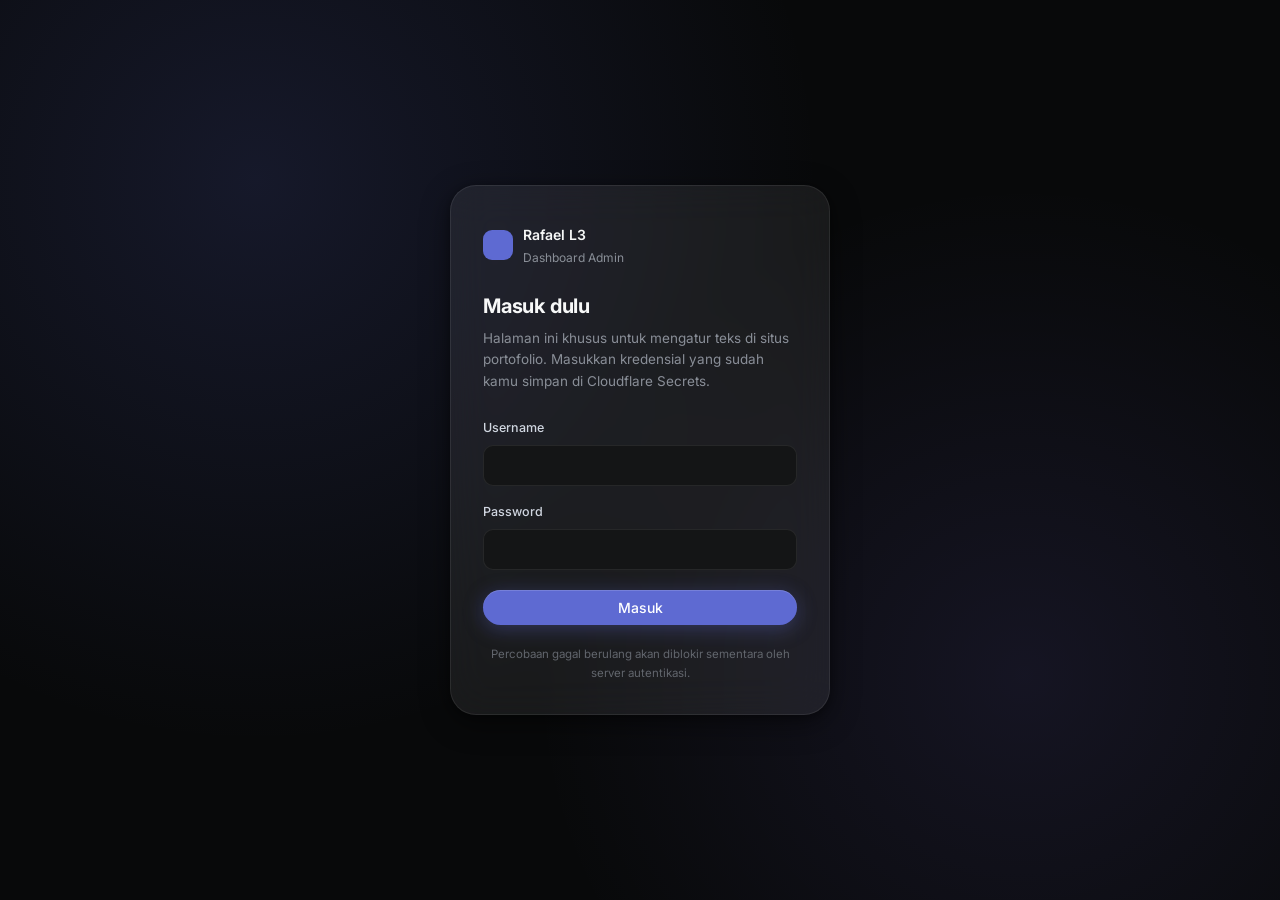
==== admin/index.html @ 91397c4e "Add files via upload" ====
<!DOCTYPE html>
<html lang="id">
<head>
<meta charset="utf-8"/>
<meta content="width=device-width, initial-scale=1.0" name="viewport"/>
<title>Dashboard Admin — Rafael L3</title>
<meta content="#08090a" name="theme-color"/>
<!-- Halaman ini sengaja tidak diindeks mesin pencari maupun ditampilkan
     di preview link (bukan halaman publik untuk pengunjung biasa). -->
<meta content="noindex, nofollow, noarchive" name="robots"/>
<link href="data:image/svg+xml,&lt;svg xmlns=%22http://www.w3.org/2000/svg%22 viewBox=%220 0 100 100%22&gt;&lt;rect width=%22100%22 height=%22100%22 rx=%2224%22 fill=%22%2308090a%22/&gt;&lt;circle cx=%2250%22 cy=%2250%22 r=%2226%22 fill=%22%235e6ad2%22/&gt;&lt;/svg&gt;" rel="icon"/>
<link href="https://fonts.googleapis.com" rel="preconnect"/>
<link crossorigin="" href="https://fonts.gstatic.com" rel="preconnect"/>
<link href="https://fonts.googleapis.com/css2?family=Inter:wght@300;400;500;600;700;800&family=JetBrains+Mono:wght@400;500;600&display=swap" rel="stylesheet"/>
<!-- Design tokens (warna, radius, shadow, "liquid glass") dipakai ulang
     langsung dari situs utama supaya dashboard konsisten secara visual. -->
<link href="../assets/css/style.css" rel="stylesheet"/>
<link href="assets/admin.css" rel="stylesheet"/>
</head>
<body>
<div class="admin-shell">

  <!-- ============================================================
       LOGIN SCREEN
       ============================================================ -->
  <div class="login-screen" id="loginScreen">
    <div class="login-card">
      <div class="login-brand">
        <div class="login-brand-mark"></div>
        <div>
          <span class="login-brand-text">Rafael L3</span>
          <span class="login-brand-sub">Dashboard Admin</span>
        </div>
      </div>

      <h1 class="login-title">Masuk dulu</h1>
      <p class="login-desc">
        Halaman ini khusus untuk mengatur teks di situs portofolio.
        Masukkan kredensial yang sudah kamu simpan di Cloudflare Secrets.
      </p>

      <form autocomplete="off" id="loginForm" novalidate>
        <div class="login-field">
          <label class="login-label" for="loginUsername">Username</label>
          <input autocomplete="username" class="login-input" id="loginUsername" name="username" required type="text" />
        </div>
        <div class="login-field">
          <label class="login-label" for="loginPassword">Password</label>
          <input autocomplete="current-password" class="login-input" id="loginPassword" name="password" required type="password" />
        </div>

        <div class="login-error" id="loginError"></div>

        <button class="btn btn-accent login-submit" id="loginSubmit" type="submit">Masuk</button>
      </form>

      <p class="login-footnote">
        Percobaan gagal berulang akan diblokir sementara oleh server autentikasi.
      </p>
    </div>
  </div>

  <!-- ============================================================
       DASHBOARD SCREEN (tampil setelah login berhasil)
       ============================================================ -->
  <div hidden id="dashboardScreen">

    <header class="dashboard-topbar">
      <div class="dashboard-topbar-left">
        <a class="dashboard-topbar-back" href="../index.html">
          <svg fill="none" height="14" stroke="currentColor" stroke-width="2" viewBox="0 0 24 24" width="14"><path d="M19 12H5M12 19l-7-7 7-7"></path></svg>
          Situs
        </a>
        <span class="dashboard-topbar-title">Dashboard Admin</span>
        <span class="unsaved-dot" title="Ada perubahan yang belum diunduh"></span>
      </div>
      <div class="dashboard-topbar-right">
        <span class="dashboard-user">Masuk sebagai <strong id="loggedInAs"></strong></span>
        <button class="btn btn-outline" id="logoutBtn" type="button">Keluar</button>
      </div>
    </header>

    <div class="dashboard-body">

      <!-- Sidebar nav antar-section -->
      <nav class="dashboard-nav" id="formNav"></nav>

      <!-- Kolom form (di-generate otomatis dari content.js oleh admin.js) -->
      <main class="dashboard-main">
        <div class="dashboard-intro">
          <h1>Atur teks situs</h1>
          <p>
            Field di bawah mencerminkan persis struktur <code>assets/js/content.js</code>,
            dikelompokkan per section. Ubah field apa saja, cek hasilnya di
            panel pratinjau di kanan, lalu unduh <code>content.js</code> yang
            baru saat sudah pas.
          </p>
        </div>
        <div id="formSections"><!-- diisi oleh admin.js --></div>
      </main>

      <!-- Panel pratinjau ringan -->
      <aside class="dashboard-preview">
        <p class="preview-heading">Pratinjau Cepat</p>

        <div class="preview-card">
          <p class="preview-tab-label">Tab browser & SEO</p>
          <span id="previewPageTitle"></span>
          <span id="previewHeroHeading"></span>
          <span id="previewHeroSub"></span>
          <span id="previewHeroLocation"></span>
        </div>

        <div class="preview-card">
          <p class="preview-tab-label">Genre berjalan</p>
          <div class="preview-chips" id="previewGenreList"></div>
        </div>

        <div class="preview-card">
          <p class="preview-tab-label">Katalog karya</p>
          <div id="previewReleases"></div>
        </div>

        <div class="preview-card">
          <p class="preview-tab-label">Kontak & footer</p>
          <span id="previewEmail"></span>
          <span id="previewFooterTagline"></span>
        </div>
      </aside>

    </div>

    <!-- Bar unduh, selalu terlihat di bawah -->
    <div class="download-bar">
      <div>
        <p class="download-bar-hint">
          Mengunduh tidak langsung mengubah situs live — upload file yang
          terunduh ke <code>assets/js/content.js</code> di repo GitHub kamu,
          lalu commit &amp; push.
        </p>
        <p class="download-status" id="downloadStatus"></p>
      </div>
      <button class="btn btn-primary" id="downloadBtn" type="button">Unduh content.js</button>
    </div>

  </div>

</div>

<!-- CONTENT harus di-load sebelum admin.js, karena admin.js membaca
     window.CONTENT sebagai baseline data yang diedit di form. -->
<script src="../assets/js/content.js"></script>
<script src="assets/admin.js"></script>
</body>
</html>
---- assets/css/style.css ----
/* ==========================================================================
   Rafael L3 — Artist Portfolio
   Desain terinspirasi dari sistem desain Linear.app
   ========================================================================== */

@import url('https://fonts.googleapis.com/css2?family=Inter:wght@400;500;600;700;800&family=JetBrains+Mono:wght@400;500&display=swap');

:root {
  /* ---- Warna dasar (mengikuti token warna Linear) ---- */
  --color-bg: #08090a;
  --color-bg-secondary: #0f1011;
  --color-bg-tertiary: #141516;
  --color-surface: #16171a;
  --color-surface-hover: #1c1d20;
  --color-border: rgba(255, 255, 255, 0.08);
  --color-border-strong: rgba(255, 255, 255, 0.14);

  --color-text-primary: #f7f8f8;
  --color-text-secondary: #d0d6e0;
  --color-text-muted: #8a8f98;
  --color-text-faint: #62666d;

  --color-accent: #5e6ad2;
  --color-accent-hover: #6e7ae0;
  --color-accent-soft: rgba(94, 106, 210, 0.14);

  --color-white: #ffffff;

  /* ---- Gradasi khas signature (genre spectrum) ---- */
  --grad-warm: #f7bf8b;
  --grad-pink: #ff5ad0;
  --grad-cyan: #4ee1ff;
  --grad-violet: #8b7bff;

  /* ---- Tipografi ---- */
  --font-sans: 'Inter', -apple-system, BlinkMacSystemFont, 'Segoe UI', system-ui, sans-serif;
  --font-mono: 'JetBrains Mono', ui-monospace, 'SF Mono', Menlo, monospace;

  /* ---- Radius & shadow ---- */
  --radius-sm: 6px;
  --radius-md: 10px;
  --radius-lg: 18px;
  --radius-xl: 26px;
  --radius-full: 999px;

  --shadow-card: 0 1px 1px rgba(0,0,0,0.3), 0 4px 12px rgba(0,0,0,0.35);
  --shadow-elevated: 0 8px 30px rgba(0,0,0,0.45), 0 2px 8px rgba(0,0,0,0.3);
  --shadow-glow: 0 0 0 1px rgba(255,255,255,0.06), 0 20px 60px rgba(255,255,255,0.06);

  --ease-out-quart: cubic-bezier(0.25, 1, 0.5, 1);
  --ease-out-expo: cubic-bezier(0.16, 1, 0.3, 1);

  --container-w: 1024px;

  /* ==========================================================================
     Liquid Glass — token material ala macOS Tahoe / iOS 26
     Prinsip: permukaan transparan berlapis blur, edge-highlight terang di sisi
     atas (simulasi cahaya jatuh dari atas ke kaca cembung), specular highlight
     lembut di pojok, dan sedikit tint indigo brand supaya tidak terasa seperti
     kloningan netral Apple — tetap terasa "Rafael L3".
     ========================================================================== */

  /* Tint dasar kaca — 3 tingkat kepekatan, dipakai selektif sesuai importance.
     Grayscale murni: chrome/struktur UI netral ala Linear, warna hidup
     disimpan khusus untuk elemen konten (avatar, logo, kategori genre). */
  --glass-tint-subtle: rgba(255, 255, 255, 0.045);
  --glass-tint: rgba(255, 255, 255, 0.07);
  --glass-tint-strong: rgba(255, 255, 255, 0.10);

  /* Tint netral untuk state "aktif" pada elemen chrome (mis. item sidebar
     terpilih) — abu-abu terang, bukan warna brand. Linear sendiri
     menandai state aktif dengan kontras terang, bukan tint hue. */
  --glass-tint-active: rgba(255, 255, 255, 0.14);
  --glass-tint-active-strong: rgba(255, 255, 255, 0.20);

  /* Border dua-sisi: terang di atas (cahaya), redup di bawah (bayangan internal) —
     ini yang membuat kaca terasa cembung, bukan panel flat bergaris solid */
  --glass-edge-top: rgba(255, 255, 255, 0.65);
  --glass-edge-top-soft: rgba(255, 255, 255, 0.32);
  --glass-edge-base: rgba(255, 255, 255, 0.08);
  --glass-edge-base-dim: rgba(0, 0, 0, 0.35);

  /* Blur backdrop — saturate rendah/netral (bukan >100%) supaya warna hidup
     konten (avatar, brand-mark, genre bar) yang tembus dari balik kaca
     tidak ikut "diperkuat" jadi neon; kaca tetap kalem, warnanya redup
     natural seperti aslinya. */
  --glass-blur: blur(20px) saturate(105%);
  --glass-blur-heavy: blur(32px) saturate(105%);
  --glass-blur-light: blur(12px) saturate(100%);

  /* Shadow kaca: shadow jatuh ke background + inset highlight tipis di tepi atas
     dalam (mensimulasikan ketebalan material, bukan cuma bayangan drop biasa) */
  --glass-shadow:
    0 1px 0 rgba(255,255,255,0.4) inset,
    0 -1px 0 rgba(0,0,0,0.3) inset,
    0 12px 40px rgba(0,0,0,0.4),
    0 2px 8px rgba(0,0,0,0.3);
  --glass-shadow-strong:
    0 1.5px 0 rgba(255,255,255,0.55) inset,
    0 -1px 0 rgba(0,0,0,0.35) inset,
    0 20px 60px rgba(0,0,0,0.5),
    0 4px 16px rgba(0,0,0,0.35),
    0 0 0 1px rgba(255,255,255,0.06);
  --glass-shadow-soft:
    0 1px 0 rgba(255,255,255,0.28) inset,
    0 6px 20px rgba(0,0,0,0.3);

  /* Fallback solid untuk browser tanpa dukungan backdrop-filter */
  --glass-fallback-bg: #16171c;
  --glass-fallback-bg-strong: #1a1b21;
}

/* ---- Reset dasar ---- */
* { margin: 0; padding: 0; box-sizing: border-box; }

html {
  scroll-behavior: smooth;
  -webkit-font-smoothing: antialiased;
  -moz-osx-font-smoothing: grayscale;
}

html, body { max-width: 100%; overflow-x: hidden; }

body {
  background: var(--color-bg);
  color: var(--color-text-secondary);
  font-family: var(--font-sans);
  font-size: 16px;
  line-height: 1.6;
  position: relative;
}

img, svg { display: block; max-width: 100%; }
a { color: inherit; text-decoration: none; }
button { font-family: inherit; cursor: pointer; border: none; background: none; color: inherit; }
ul { list-style: none; }

::selection {
  background: rgba(255,255,255,0.18);
  color: var(--color-white);
}

/* ---- Scrollbar tipis ala aplikasi desktop ---- */
::-webkit-scrollbar { width: 10px; height: 10px; }
::-webkit-scrollbar-track { background: transparent; }
::-webkit-scrollbar-thumb {
  background: rgba(255,255,255,0.12);
  border-radius: 10px;
  border: 2px solid var(--color-bg);
}
::-webkit-scrollbar-thumb:hover { background: rgba(255,255,255,0.2); }

/* ---- Focus state (aksesibilitas) ---- */
a:focus-visible, button:focus-visible, input:focus-visible {
  outline: 2px solid var(--color-accent);
  outline-offset: 2px;
  border-radius: 4px;
}

@media (prefers-reduced-motion: reduce) {
  *, *::before, *::after {
    animation-duration: 0.01ms !important;
    animation-iteration-count: 1 !important;
    transition-duration: 0.01ms !important;
    scroll-behavior: auto !important;
  }
}

/* ==========================================================================
   Latar belakang bertekstur (grid halus + noise + glow ambient)
   ========================================================================== */

.bg-layer {
  position: fixed;
  inset: 0;
  z-index: 0;
  pointer-events: none;
}

.bg-grid {
  position: absolute;
  inset: 0;
  background-image:
    linear-gradient(rgba(255,255,255,0.025) 1px, transparent 1px),
    linear-gradient(90deg, rgba(255,255,255,0.025) 1px, transparent 1px);
  background-size: 64px 64px;
  mask-image: radial-gradient(ellipse 80% 55% at 50% 0%, black 10%, transparent 70%);
  -webkit-mask-image: radial-gradient(ellipse 80% 55% at 50% 0%, black 10%, transparent 70%);
}

.bg-glow {
  position: absolute;
  top: -10%;
  left: 50%;
  width: 1200px;
  height: 800px;
  transform: translateX(-50%);
  background: radial-gradient(ellipse at center, rgba(255,255,255,0.06) 0%, rgba(255,255,255,0.02) 35%, transparent 70%);
  filter: blur(40px);
}

/* Kanvas rasi bintang — disisipkan lewat JS (bg-constellation.js) di antara
   .bg-grid dan .bg-glow, supaya glow ambient tetap jadi lapisan teratas yang
   menerangi dari atas seperti semula, sementara titik & rasi bintang jalan
   sebagai lapisan "langit" tepat di atas grid. */
.bg-constellation {
  position: absolute;
  inset: 0;
  display: block;
}

.bg-noise {
  position: absolute;
  inset: 0;
  opacity: 0.035;
  background-image: url("data:image/svg+xml,%3Csvg xmlns='http://www.w3.org/2000/svg' width='120' height='120'%3E%3Cfilter id='n'%3E%3CfeTurbulence type='fractalNoise' baseFrequency='0.9' numOctaves='3' stitchTiles='stitch'/%3E%3C/filter%3E%3Crect width='100%25' height='100%25' filter='url(%23n)'/%3E%3C/svg%3E");
  mix-blend-mode: overlay;
}

/* ==========================================================================
   Utility layout
   ========================================================================== */

.container {
  max-width: var(--container-w);
  margin: 0 auto;
  padding: 0 24px;
  position: relative;
  z-index: 1;
}

.section {
  position: relative;
  z-index: 1;
  padding-top: 120px;
  padding-bottom: 120px;
}

.section-divider {
  border: none;
  border-top: 1px solid var(--color-border);
  margin: 0;
}

/* ==========================================================================
   Liquid Glass — utilitas material reusable
   Tiga varian intensitas (soft / default / strong) dipakai selektif per
   elemen sesuai seberapa penting elemen itu secara visual. Fallback solid
   otomatis aktif kalau browser tidak mendukung backdrop-filter, supaya
   kontras teks tetap terjaga di semua kondisi.
   ========================================================================== */

.glass,
.glass-soft,
.glass-strong {
  position: relative;
  background: var(--glass-fallback-bg);
  border: 1px solid var(--glass-edge-base);
  isolation: isolate;
}

@supports ((backdrop-filter: blur(1px)) or (-webkit-backdrop-filter: blur(1px))) {
  .glass {
    background: linear-gradient(180deg, var(--glass-tint) 0%, var(--glass-tint-subtle) 100%);
    backdrop-filter: var(--glass-blur);
    -webkit-backdrop-filter: var(--glass-blur);
  }
  .glass-soft {
    background: linear-gradient(180deg, var(--glass-tint-subtle) 0%, rgba(255,255,255,0.02) 100%);
    backdrop-filter: var(--glass-blur-light);
    -webkit-backdrop-filter: var(--glass-blur-light);
  }
  .glass-strong {
    background: linear-gradient(180deg, var(--glass-tint-strong) 0%, var(--glass-tint) 100%);
    backdrop-filter: var(--glass-blur-heavy);
    -webkit-backdrop-filter: var(--glass-blur-heavy);
  }
}

/* Edge-highlight: garis terang tipis di sisi atas kaca (cahaya jatuh dari
   atas), memudar ke arah samping. Pseudo-element supaya tidak bentrok
   dengan border biasa yang sudah dipakai elemen lain. */
.glass::before,
.glass-soft::before,
.glass-strong::before {
  content: '';
  position: absolute;
  inset: 0;
  border-radius: inherit;
  padding: 1px;
  background: linear-gradient(180deg, var(--glass-edge-top) 0%, var(--glass-edge-top-soft) 8%, var(--glass-edge-base) 40%, var(--glass-edge-base-dim) 100%);
  -webkit-mask: linear-gradient(#000 0 0) content-box, linear-gradient(#000 0 0);
  -webkit-mask-composite: xor;
  mask-composite: exclude;
  pointer-events: none;
  z-index: 1;
}

/* Specular highlight: kilau lembut melengkung di pojok kiri-atas, seperti
   pantulan cahaya di permukaan kaca fisik. Dipakai hanya pada elemen showcase
   (glass-strong) supaya tidak berulang di semua card kecil. */
.glass-strong::after {
  content: '';
  position: absolute;
  top: -30%;
  left: -10%;
  width: 55%;
  height: 70%;
  background: radial-gradient(ellipse at top left, rgba(255,255,255,0.16), transparent 65%);
  border-radius: inherit;
  pointer-events: none;
  z-index: 1;
  mix-blend-mode: screen;
}

.glass > *, .glass-soft > *, .glass-strong > * { position: relative; z-index: 2; }

.eyebrow {
  display: inline-flex;
  align-items: center;
  gap: 8px;
  font-size: 13px;
  font-weight: 600;
  color: var(--color-text-muted);
  letter-spacing: 0.02em;
  margin-bottom: 16px;
}

.eyebrow-index {
  font-family: var(--font-mono);
  color: var(--color-accent);
  font-weight: 500;
}

.section-heading {
  font-size: clamp(28px, 3.6vw, 42px);
  font-weight: 700;
  letter-spacing: -0.02em;
  color: var(--color-white);
  line-height: 1.15;
  max-width: 640px;
}

.section-desc {
  font-size: 17px;
  color: var(--color-text-muted);
  max-width: 520px;
  margin-top: 16px;
  line-height: 1.65;
}

.text-gradient {
  background: linear-gradient(180deg, #ffffff 0%, #b9bfca 100%);
  -webkit-background-clip: text;
  background-clip: text;
  -webkit-text-fill-color: transparent;
}

/* ==========================================================================
   Reveal animasi saat scroll
   ========================================================================== */

.reveal {
  opacity: 0;
  transform: translateY(24px);
  transition: opacity 0.8s var(--ease-out-quart), transform 0.8s var(--ease-out-quart);
}
.reveal.is-visible {
  opacity: 1;
  transform: translateY(0);
}
.reveal-stagger > * {
  opacity: 0;
  transform: translateY(20px);
  transition: opacity 0.7s var(--ease-out-quart), transform 0.7s var(--ease-out-quart);
}
.reveal-stagger.is-visible > * { opacity: 1; transform: translateY(0); }
.reveal-stagger.is-visible > *:nth-child(1) { transition-delay: 0.05s; }
.reveal-stagger.is-visible > *:nth-child(2) { transition-delay: 0.14s; }
.reveal-stagger.is-visible > *:nth-child(3) { transition-delay: 0.23s; }
.reveal-stagger.is-visible > *:nth-child(4) { transition-delay: 0.32s; }
.reveal-stagger.is-visible > *:nth-child(5) { transition-delay: 0.41s; }
.reveal-stagger.is-visible > *:nth-child(6) { transition-delay: 0.5s; }

/* ==========================================================================
   Navbar
   ========================================================================== */

.navbar {
  position: fixed;
  top: 0;
  left: 0;
  right: 0;
  z-index: 100;
  padding: 14px 0 0;
}

.navbar-inner {
  display: flex;
  align-items: center;
  justify-content: space-between;
  gap: 24px;
  min-width: 0;
  border-radius: var(--radius-full);
  padding: 8px 10px 8px 20px;
  border: 1px solid transparent;
  transition: border-color 0.4s var(--ease-out-quart), box-shadow 0.4s var(--ease-out-quart);
}

/* [PERUBAHAN] Posisi navbar dikunci tetap saat scroll (padding-top TIDAK
   lagi ikut berubah/ditransisi). Sebelumnya .navbar punya padding-top 14px
   saat idle -> 10px saat .is-scrolled, sehingga kapsul & seluruh isinya
   (logo, menu, tombol) fisik bergeser naik-turun 4px setiap kali status
   scroll berganti — terlihat "lompat"/pindah tempat, apalagi breakpoint
   scroll-nya sensitif (12px) jadi mudah trigger bolak-balik. Sekarang
   materialisasi kapsul kaca murni dari fade in background/border/shadow
   (opacity), tanpa ada pergeseran posisi apa pun. */
.navbar.is-scrolled .navbar-inner {
  border-color: var(--glass-edge-base);
  box-shadow: var(--glass-shadow);
}

/* [PERUBAHAN] Fade-in kapsul kaca navbar saat scroll.
   Latar gradient + blur dipindah ke lapisan ::after tersendiri dengan
   opacity 0 -> 1, karena `background` (gradient) tidak bisa di-interpolasi
   mulus oleh browser saat transisi dari "tanpa gradient" ke "ada gradient"
   (nilainya cuma "loncat"/muncul instan walau sudah ada di transition-property).
   Opacity selalu bisa dianimasi mulus, jadi kapsul kaca kini benar-benar
   fade in alih-alih muncul mendadak saat discroll. */
.navbar-inner::after {
  content: '';
  position: absolute;
  inset: 0;
  z-index: -1;
  border-radius: inherit;
  background: var(--glass-fallback-bg);
  opacity: 0;
  transition: opacity 0.5s var(--ease-out-quart);
  pointer-events: none;
}

@supports ((backdrop-filter: blur(1px)) or (-webkit-backdrop-filter: blur(1px))) {
  .navbar-inner::after {
    background: linear-gradient(180deg, var(--glass-tint-strong) 0%, var(--glass-tint) 100%);
    backdrop-filter: var(--glass-blur-heavy);
    -webkit-backdrop-filter: var(--glass-blur-heavy);
  }
}

.navbar.is-scrolled .navbar-inner::after {
  opacity: 1;
}

.navbar-inner::before {
  content: '';
  position: absolute;
  inset: 0;
  border-radius: inherit;
  padding: 1px;
  background: linear-gradient(180deg, var(--glass-edge-top) 0%, var(--glass-edge-top-soft) 10%, transparent 50%);
  -webkit-mask: linear-gradient(#000 0 0) content-box, linear-gradient(#000 0 0);
  -webkit-mask-composite: xor;
  mask-composite: exclude;
  pointer-events: none;
  opacity: 0;
  transition: opacity 0.5s var(--ease-out-quart) 0.05s;
}

.navbar.is-scrolled .navbar-inner::before {
  opacity: 1;
}

/* [PERUBAHAN] Hormati preferensi pengguna yang mematikan animasi:
   kapsul kaca langsung tampil tanpa fade, tidak ada delay/transition. */
@media (prefers-reduced-motion: reduce) {
  .navbar-inner::after,
  .navbar.is-scrolled .navbar-inner::before {
    transition: none;
  }
}

.brand { min-width: 0; flex-shrink: 0; }

.brand {
  display: flex;
  align-items: center;
  gap: 10px;
  font-weight: 600;
  font-size: 15px;
  color: var(--color-white);
  letter-spacing: -0.01em;
}

.brand-mark {
  width: 26px;
  height: 26px;
  border-radius: 8px;
  background: conic-gradient(from 210deg, var(--grad-violet), var(--grad-pink), var(--grad-warm), var(--grad-cyan), var(--grad-violet));
  box-shadow: inset 0 0 0 1px rgba(255,255,255,0.15);
  flex-shrink: 0;
}

.nav-links {
  display: flex;
  align-items: center;
  gap: 4px;
}

.nav-links a {
  font-size: 14px;
  color: var(--color-text-muted);
  padding: 8px 14px;
  border-radius: var(--radius-full);
  transition: color 0.2s ease, background-color 0.2s ease;
}

.nav-links a:hover {
  color: var(--color-text-primary);
  background: var(--glass-tint);
}

.navbar-actions {
  display: flex;
  align-items: center;
  gap: 8px;
}

/* ---- Buttons ---- */

.btn {
  display: inline-flex;
  align-items: center;
  justify-content: center;
  gap: 8px;
  font-size: 14px;
  font-weight: 500;
  padding: 9px 18px;
  border-radius: var(--radius-full);
  transition: transform 0.15s var(--ease-out-quart), background-color 0.2s ease, box-shadow 0.2s ease, border-color 0.2s ease;
  white-space: nowrap;
}

.btn:active { transform: scale(0.97); }

.btn-primary {
  background: var(--color-white);
  color: #0a0a0b;
  box-shadow: 0 1px 0 rgba(255,255,255,0.1) inset, 0 4px 14px rgba(0,0,0,0.35);
}
.btn-primary:hover { background: #eceef0; }

.btn-accent {
  background: var(--color-accent);
  color: #fff;
  box-shadow: 0 1px 0 rgba(255,255,255,0.15) inset, 0 4px 20px rgba(94,106,210,0.35);
}
.btn-accent:hover { background: var(--color-accent-hover); }

.btn-ghost {
  color: var(--color-text-muted);
  padding: 9px 14px;
}
.btn-ghost:hover { color: var(--color-text-primary); }

.btn-outline {
  position: relative;
  border: 1px solid var(--glass-edge-base);
  color: var(--color-text-primary);
  background: var(--glass-tint-subtle);
  isolation: isolate;
}

@supports ((backdrop-filter: blur(1px)) or (-webkit-backdrop-filter: blur(1px))) {
  .btn-outline {
    backdrop-filter: var(--glass-blur-light);
    -webkit-backdrop-filter: var(--glass-blur-light);
  }
}

.btn-outline::before {
  content: '';
  position: absolute;
  inset: 0;
  border-radius: inherit;
  padding: 1px;
  background: linear-gradient(180deg, var(--glass-edge-top-soft) 0%, transparent 60%);
  -webkit-mask: linear-gradient(#000 0 0) content-box, linear-gradient(#000 0 0);
  -webkit-mask-composite: xor;
  mask-composite: exclude;
  pointer-events: none;
}

.btn-outline > * { position: relative; }

.btn-outline:hover { background: var(--glass-tint); border-color: rgba(255,255,255,0.22); }

.btn-lg { padding: 13px 26px; font-size: 15px; }

.nav-toggle {
  display: none;
  width: 36px;
  height: 36px;
  align-items: center;
  justify-content: center;
  color: var(--color-text-primary);
}

/* ==========================================================================
   Hero
   ========================================================================== */

.hero {
  position: relative;
  z-index: 1;
  padding-top: 168px;
  padding-bottom: 60px;
  text-align: center;
}

.hero-badge {
  position: relative;
  display: inline-flex;
  align-items: center;
  gap: 8px;
  padding: 6px 14px 6px 6px;
  border-radius: var(--radius-full);
  border: 1px solid var(--glass-edge-base);
  background: var(--glass-tint-subtle);
  font-size: 13px;
  color: var(--color-text-secondary);
  margin-bottom: 28px;
  isolation: isolate;
}

@supports ((backdrop-filter: blur(1px)) or (-webkit-backdrop-filter: blur(1px))) {
  .hero-badge {
    backdrop-filter: var(--glass-blur-light);
    -webkit-backdrop-filter: var(--glass-blur-light);
  }
}

.hero-badge::before {
  content: '';
  position: absolute;
  inset: 0;
  border-radius: inherit;
  padding: 1px;
  background: linear-gradient(180deg, var(--glass-edge-top-soft) 0%, transparent 65%);
  -webkit-mask: linear-gradient(#000 0 0) content-box, linear-gradient(#000 0 0);
  -webkit-mask-composite: xor;
  mask-composite: exclude;
  pointer-events: none;
}

.hero-badge > * { position: relative; }

.hero-badge .dot-live {
  /* --dot-color-rgb dipakai ulang oleh box-shadow & keyframe pulse-nya,
     supaya ganti warna cukup ganti satu variable ini saja. Default-nya
     hijau (74,222,128) biar tetap sama persis kalau fetch-status.js
     belum sempat jalan / gagal load. Lihat fetch-status.js untuk
     modifier .dot-live--merah / --kuning / --hijau yang override ini. */
  --dot-color-rgb: 74, 222, 128;
  width: 8px;
  height: 8px;
  border-radius: 50%;
  background: rgb(var(--dot-color-rgb));
  box-shadow: 0 0 0 3px rgba(var(--dot-color-rgb), 0.18);
  animation: pulse-dot 2s ease-in-out infinite;
  transition: background-color 0.4s ease;
}

.hero-badge .dot-live.dot-live--merah  { --dot-color-rgb: 248, 113, 113; }
.hero-badge .dot-live.dot-live--kuning { --dot-color-rgb: 250, 204, 21;  }
.hero-badge .dot-live.dot-live--hijau  { --dot-color-rgb: 74, 222, 128;  }

@keyframes pulse-dot {
  0%, 100% { box-shadow: 0 0 0 3px rgba(var(--dot-color-rgb), 0.18); }
  50% { box-shadow: 0 0 0 6px rgba(var(--dot-color-rgb), 0.08); }
}

.hero h1 {
  font-size: clamp(38px, 6.2vw, 74px);
  font-weight: 800;
  letter-spacing: -0.035em;
  line-height: 1.04;
  color: var(--color-white);
  max-width: 900px;
  margin: 0 auto;
}

.hero-sub {
  font-size: clamp(16px, 1.8vw, 19px);
  color: var(--color-text-muted);
  max-width: 560px;
  margin: 24px auto 0;
  line-height: 1.6;
}

.hero-meta {
  display: flex;
  flex-wrap: wrap;
  align-items: center;
  justify-content: center;
  gap: 10px;
  margin-top: 22px;
  font-size: 14px;
  color: var(--color-text-faint);
}

.hero-meta span { display: inline-flex; align-items: center; gap: 6px; }
.hero-meta .sep { color: var(--color-border-strong); }

.hero-actions {
  display: flex;
  align-items: center;
  justify-content: center;
  gap: 12px;
  margin-top: 36px;
  flex-wrap: wrap;
}

.hero-link-cta {
  display: inline-flex;
  align-items: center;
  gap: 6px;
  font-size: 14px;
  color: var(--color-text-muted);
  padding: 10px 4px;
  transition: color 0.2s ease, gap 0.2s ease;
}
.hero-link-cta:hover { color: var(--color-text-primary); gap: 10px; }
.hero-link-cta strong { color: var(--color-text-primary); font-weight: 600; }

/* ---- Panel pratinjau (mock UI ala aplikasi Linear) ---- */

.hero-panel-wrap {
  margin-top: 72px;
  position: relative;
}

.hero-panel-glow {
  position: absolute;
  bottom: -14%;
  left: 50%;
  transform: translateX(-50%);
  width: 100%;
  height: 70%;
  background:
    radial-gradient(ellipse 45% 60% at 30% 30%, rgba(255,255,255,0.08), transparent 70%),
    radial-gradient(ellipse 50% 65% at 75% 60%, rgba(255,255,255,0.06), transparent 70%),
    radial-gradient(ellipse at center, rgba(255,255,255,0.05), transparent 70%);
  filter: blur(60px);
  z-index: 0;
}

.hero-panel {
  position: relative;
  z-index: 1;
  max-width: 940px;
  margin: 0 auto;
  border-radius: var(--radius-xl);
  border: 1px solid var(--glass-edge-base);
  background: linear-gradient(180deg, #16171c 0%, #0e0f11 100%);
  box-shadow: var(--glass-shadow-strong), var(--shadow-glow);
  overflow: hidden;
  text-align: left;
  isolation: isolate;
}

@supports ((backdrop-filter: blur(1px)) or (-webkit-backdrop-filter: blur(1px))) {
  .hero-panel {
    background: linear-gradient(180deg, var(--glass-tint-strong) 0%, rgba(255,255,255,0.02) 55%, rgba(255,255,255,0.015) 100%);
    backdrop-filter: var(--glass-blur-heavy);
    -webkit-backdrop-filter: var(--glass-blur-heavy);
  }
}

/* Edge-highlight cembung: terang tajam di garis atas, memudar cepat ke
   sisi, nyaris hilang di bawah — ini yang membuat panel terasa seperti
   material kaca tebal alih-alih kartu datar bergaris. */
.hero-panel::before {
  content: '';
  position: absolute;
  inset: 0;
  border-radius: inherit;
  padding: 1.5px;
  background: linear-gradient(180deg, var(--glass-edge-top) 0%, var(--glass-edge-top-soft) 6%, var(--glass-edge-base) 30%, transparent 70%);
  -webkit-mask: linear-gradient(#000 0 0) content-box, linear-gradient(#000 0 0);
  -webkit-mask-composite: xor;
  mask-composite: exclude;
  pointer-events: none;
  z-index: 3;
}

/* Specular blob: kilau melengkung di pojok kiri-atas, meniru pantulan
   cahaya pada kaca fisik cembung. */
.hero-panel::after {
  content: '';
  position: absolute;
  top: -25%;
  left: -8%;
  width: 50%;
  height: 65%;
  background: radial-gradient(ellipse at top left, rgba(255,255,255,0.14), transparent 60%);
  pointer-events: none;
  z-index: 3;
  mix-blend-mode: screen;
}

.hero-panel-top {
  position: relative;
  z-index: 2;
  display: flex;
  align-items: center;
  gap: 8px;
  padding: 12px 16px;
  border-bottom: 1px solid var(--color-border);
  background: rgba(255,255,255,0.02);
}

.hero-panel-body { position: relative; z-index: 2; }

.hero-panel-dot { width: 10px; height: 10px; border-radius: 50%; background: rgba(255,255,255,0.12); }

.hero-panel-body {
  display: grid;
  grid-template-columns: 200px 1fr;
  min-height: 340px;
}

.hero-panel-sidebar {
  position: relative;
  z-index: 2;
  background: transparent;
  border-right: 1px solid rgba(255,255,255,0.06);
  padding: 16px 12px;
  display: flex;
  flex-direction: column;
  gap: 2px;
}

.hero-panel-sidebar-label {
  font-size: 11px;
  text-transform: uppercase;
  letter-spacing: 0.05em;
  color: var(--color-text-faint);
  padding: 14px 10px 6px;
  font-weight: 600;
}
.hero-panel-sidebar-label:first-child { padding-top: 4px; }

.hero-panel-nav-item {
  display: flex;
  align-items: center;
  gap: 9px;
  padding: 7px 10px;
  border-radius: var(--radius-md);
  font-size: 13px;
  color: var(--color-text-muted);
  position: relative;
  transition: background 0.2s ease, color 0.2s ease;
}
.hero-panel-nav-item svg { width: 15px; height: 15px; flex-shrink: 0; opacity: 0.7; }
.hero-panel-nav-item.active {
  background: linear-gradient(180deg, var(--glass-tint-active-strong) 0%, var(--glass-tint-active) 100%);
  color: var(--color-text-primary);
  box-shadow: 0 1px 0 rgba(255,255,255,0.22) inset, 0 0 0 1px rgba(255,255,255,0.1);
}
.hero-panel-nav-item.active svg { opacity: 1; }

.hero-panel-main { position: relative; z-index: 2; padding: 22px 24px; }

.hero-panel-title-row {
  display: flex;
  align-items: center;
  gap: 10px;
  margin-bottom: 18px;
}
.hero-panel-title-row .status-chip {
  font-size: 11px;
  padding: 3px 9px;
  border-radius: var(--radius-full);
  background: rgba(94,106,210,0.13);
  color: #9aa3f0;
  font-weight: 500;
}

.hero-panel-heading {
  font-size: 20px;
  font-weight: 600;
  color: var(--color-white);
  margin-bottom: 14px;
}

.hero-panel-text { font-size: 13.5px; color: var(--color-text-muted); line-height: 1.7; }
.hero-panel-text code {
  font-family: var(--font-mono);
  background: rgba(255,255,255,0.06);
  padding: 1px 6px;
  border-radius: 4px;
  font-size: 12px;
  color: #e3c98f;
}

.hero-panel-activity {
  margin-top: 22px;
  padding-top: 18px;
  border-top: 1px solid var(--color-border);
  display: flex;
  flex-direction: column;
  gap: 13px;
}

.activity-row {
  display: flex;
  gap: 10px;
  font-size: 13px;
}
.activity-avatar {
  width: 22px; height: 22px; border-radius: 50%;
  background: linear-gradient(135deg, var(--grad-violet), var(--grad-pink));
  flex-shrink: 0;
  margin-top: 1px;
}
.activity-row .who { color: var(--color-text-secondary); font-weight: 500; }
.activity-row .when { color: var(--color-text-faint); font-size: 12px; margin-left: 6px; }
.activity-row p { color: var(--color-text-muted); margin-top: 2px; }

/* ---- Logo bar (marquee) ---- */

.logo-bar {
  padding-top: 56px;
  padding-bottom: 40px;
  position: relative;
  z-index: 1;
}

.logo-bar-label {
  text-align: center;
  font-size: 13px;
  color: var(--color-text-faint);
  margin-bottom: 28px;
}

.marquee {
  overflow: hidden;
  mask-image: linear-gradient(90deg, transparent, black 12%, black 88%, transparent);
  -webkit-mask-image: linear-gradient(90deg, transparent, black 12%, black 88%, transparent);
}

.marquee-track {
  display: flex;
  align-items: center;
  gap: 64px;
  width: max-content;
  animation: scroll-left 32s linear infinite;
}

@keyframes scroll-left {
  from { transform: translateX(0); }
  to { transform: translateX(-50%); }
}

.marquee-item {
  font-size: 20px;
  font-weight: 700;
  color: var(--color-text-faint);
  letter-spacing: -0.01em;
  opacity: 0.55;
  transition: opacity 0.2s ease;
  white-space: nowrap;
}
.marquee-item:hover { opacity: 1; }

/* ==========================================================================
   Section: Statement (A new species...)
   ========================================================================== */

.statement-heading {
  font-size: clamp(26px, 3.4vw, 38px);
  font-weight: 700;
  color: var(--color-white);
  letter-spacing: -0.02em;
  line-height: 1.3;
  max-width: 760px;
}

.statement-heading .muted { color: var(--color-text-muted); font-weight: 400; }

/* ---- Kartu fitur (3 kolom, ikon isometrik garis) ---- */

.feature-grid {
  display: grid;
  grid-template-columns: repeat(3, 1fr);
  gap: 14px;
  margin-top: 56px;
}

.feature-card {
  position: relative;
  border-radius: var(--radius-lg);
  border: 1px solid var(--glass-edge-base);
  background: var(--glass-fallback-bg);
  padding: 32px 28px 30px;
  min-height: 300px;
  display: flex;
  flex-direction: column;
  overflow: hidden;
  isolation: isolate;
  box-shadow: var(--glass-shadow-soft);
  transition: transform 0.3s var(--ease-out-quart), box-shadow 0.3s var(--ease-out-quart), border-color 0.3s ease;
}

@supports ((backdrop-filter: blur(1px)) or (-webkit-backdrop-filter: blur(1px))) {
  .feature-card {
    background: linear-gradient(180deg, var(--glass-tint) 0%, var(--glass-tint-subtle) 100%);
    backdrop-filter: var(--glass-blur);
    -webkit-backdrop-filter: var(--glass-blur);
  }
}

.feature-card::before {
  content: '';
  position: absolute;
  inset: 0;
  border-radius: inherit;
  padding: 1px;
  background: linear-gradient(180deg, var(--glass-edge-top-soft) 0%, var(--glass-edge-base) 35%, transparent 75%);
  -webkit-mask: linear-gradient(#000 0 0) content-box, linear-gradient(#000 0 0);
  -webkit-mask-composite: xor;
  mask-composite: exclude;
  pointer-events: none;
  z-index: 1;
}

.feature-card > * { position: relative; z-index: 2; }

.feature-card:hover {
  transform: translateY(-3px);
  box-shadow: var(--glass-shadow), 0 16px 40px rgba(0,0,0,0.2);
  border-color: rgba(255,255,255,0.14);
}

.feature-icon {
  width: 100%;
  height: 130px;
  display: flex;
  align-items: center;
  justify-content: center;
  margin-bottom: auto;
}

.feature-card h3 {
  font-size: 16px;
  font-weight: 600;
  color: var(--color-white);
  margin-top: 24px;
  margin-bottom: 8px;
}

.feature-card p {
  font-size: 14px;
  color: var(--color-text-muted);
  line-height: 1.6;
}

/* ==========================================================================
   Chapter sections (Genre / Skills / Karya / Alat)
   ========================================================================== */

.chapter {
  display: grid;
  grid-template-columns: 1fr 1fr;
  gap: 64px;
  align-items: center;
  padding: 100px 0;
}

.chapter.reverse { direction: rtl; }
.chapter.reverse > * { direction: ltr; }

.chapter-content { max-width: 460px; }

.chapter-num {
  font-family: var(--font-mono);
  font-size: 13px;
  color: var(--color-accent);
  margin-bottom: 14px;
  display: flex;
  align-items: center;
  gap: 10px;
}
.chapter-num .line { width: 24px; height: 1px; background: var(--color-border-strong); }

.chapter-title {
  font-size: clamp(24px, 2.6vw, 32px);
  font-weight: 700;
  color: var(--color-white);
  letter-spacing: -0.02em;
  line-height: 1.2;
  margin-bottom: 16px;
}

.chapter-desc {
  font-size: 15.5px;
  color: var(--color-text-muted);
  line-height: 1.7;
  margin-bottom: 22px;
}

.chapter-link {
  display: inline-flex;
  align-items: center;
  gap: 7px;
  font-size: 14px;
  font-weight: 500;
  color: var(--color-text-secondary);
  padding-bottom: 2px;
  border-bottom: 1px solid var(--color-border-strong);
  transition: color 0.2s ease, border-color 0.2s ease, gap 0.2s ease;
}
.chapter-link:hover { color: var(--color-white); border-color: var(--color-text-muted); gap: 11px; }
.chapter-link svg { width: 14px; height: 14px; }

.chapter-visual {
  border-radius: var(--radius-lg);
  border: 1px solid var(--glass-edge-base);
  background: var(--glass-fallback-bg);
  overflow: hidden;
  position: relative;
  min-height: 340px;
  isolation: isolate;
  box-shadow: var(--glass-shadow-soft);
}

@supports ((backdrop-filter: blur(1px)) or (-webkit-backdrop-filter: blur(1px))) {
  .chapter-visual {
    background: linear-gradient(180deg, var(--glass-tint-subtle) 0%, rgba(255,255,255,0.02) 100%);
    backdrop-filter: var(--glass-blur);
    -webkit-backdrop-filter: var(--glass-blur);
  }
}

.chapter-visual::before {
  content: '';
  position: absolute;
  inset: 0;
  border-radius: inherit;
  padding: 1px;
  background: linear-gradient(180deg, var(--glass-edge-top-soft) 0%, var(--glass-edge-base) 30%, transparent 70%);
  -webkit-mask: linear-gradient(#000 0 0) content-box, linear-gradient(#000 0 0);
  -webkit-mask-composite: xor;
  mask-composite: exclude;
  pointer-events: none;
  z-index: 1;
}

.chapter-visual > * { position: relative; z-index: 2; }

/* ---- Visual 1: Genre timeline/waveform ---- */

.genre-visual {
  padding: 26px;
  display: flex;
  flex-direction: column;
  gap: 12px;
  height: 100%;
}

.genre-row {
  display: flex;
  align-items: center;
  gap: 14px;
  padding: 12px 14px;
  border-radius: var(--radius-md);
  background: rgba(255,255,255,0.03);
  border: 1px solid var(--glass-edge-base);
  box-shadow: 0 1px 0 rgba(255,255,255,0.06) inset;
}

.genre-tag {
  font-size: 12.5px;
  font-weight: 600;
  color: var(--color-text-secondary);
  width: 118px;
  flex-shrink: 0;
}

.genre-bar-track {
  flex: 1;
  height: 6px;
  border-radius: var(--radius-full);
  background: rgba(255,255,255,0.06);
  overflow: hidden;
}
.genre-bar-fill {
  height: 100%;
  border-radius: var(--radius-full);
  width: 0%;
  transition: width 1.1s var(--ease-out-expo);
}

.genre-pct { font-family: var(--font-mono); font-size: 12px; color: var(--color-text-faint); width: 36px; text-align: right; }

/* ---- Visual 2: Skill orbit / focused skills ---- */

.skill-visual {
  display: flex;
  align-items: center;
  justify-content: center;
  height: 100%;
  padding: 30px;
  position: relative;
}

.skill-orbit-ring {
  position: absolute;
  border: 1px solid var(--color-border);
  border-radius: 50%;
}

.skill-core {
  position: relative;
  width: 96px;
  height: 96px;
  border-radius: 50%;
  background: radial-gradient(circle at 35% 30%, #23252d 0%, #16171b 55%, #0a0b0c 100%);
  border: 1px solid var(--glass-edge-base);
  display: flex;
  align-items: center;
  justify-content: center;
  font-family: var(--font-mono);
  font-size: 12px;
  color: var(--color-text-secondary);
  text-align: center;
  z-index: 2;
  box-shadow: 0 1px 0 rgba(255,255,255,0.2) inset, 0 0 40px rgba(255,255,255,0.08);
  overflow: hidden;
  isolation: isolate;
}

.skill-core::before {
  content: '';
  position: absolute;
  top: 8%;
  left: 16%;
  width: 44%;
  height: 34%;
  border-radius: 50%;
  background: radial-gradient(ellipse, rgba(255,255,255,0.35), transparent 70%);
  pointer-events: none;
  z-index: -1;
}

.skill-core > * { position: relative; }

.skill-node {
  position: relative;
  padding: 8px 16px;
  border-radius: var(--radius-full);
  background: var(--glass-fallback-bg-strong);
  border: 1px solid var(--glass-edge-base);
  font-size: 13px;
  font-weight: 500;
  color: var(--color-text-primary);
  white-space: nowrap;
  box-shadow: var(--glass-shadow-soft);
  isolation: isolate;
}

@supports ((backdrop-filter: blur(1px)) or (-webkit-backdrop-filter: blur(1px))) {
  .skill-node {
    background: linear-gradient(180deg, var(--glass-tint-strong) 0%, var(--glass-tint) 100%);
    backdrop-filter: var(--glass-blur);
    -webkit-backdrop-filter: var(--glass-blur);
  }
}

.skill-node::before {
  content: '';
  position: absolute;
  inset: 0;
  border-radius: inherit;
  padding: 1px;
  background: linear-gradient(180deg, var(--glass-edge-top-soft) 0%, transparent 60%);
  -webkit-mask: linear-gradient(#000 0 0) content-box, linear-gradient(#000 0 0);
  -webkit-mask-composite: xor;
  mask-composite: exclude;
  pointer-events: none;
}

/* ---- Visual 3: Track / rilis list (code-diff style) ---- */

.release-visual { padding: 0; }

.release-file-tab {
  display: flex;
  align-items: center;
  gap: 8px;
  padding: 10px 16px;
  border-bottom: 1px solid var(--color-border);
  font-family: var(--font-mono);
  font-size: 12px;
  color: var(--color-text-faint);
}

.release-list { padding: 6px 0; }

.release-item {
  display: flex;
  align-items: center;
  gap: 12px;
  padding: 13px 20px;
  border-bottom: 1px solid var(--color-border);
  font-family: var(--font-mono);
  font-size: 12.5px;
  transition: background-color 0.2s ease;
}
.release-item:last-child { border-bottom: none; }
.release-item:hover { background: rgba(255,255,255,0.045); }

.release-line-num { color: var(--color-text-faint); width: 20px; text-align: right; flex-shrink: 0; }
.release-badge {
  font-size: 10px;
  font-weight: 700;
  padding: 1px 6px;
  border-radius: 4px;
  flex-shrink: 0;
}
.release-badge.new { background: rgba(74,222,128,0.15); color: #4ade80; }
.release-badge.wip { background: rgba(250,204,21,0.15); color: #facc15; }
.release-title { color: var(--color-text-secondary); flex: 1; }
.release-genre-tag { color: var(--color-text-faint); font-size: 11px; }

/* ---- Visual 4: Alat/DAW badges grid ---- */

.tools-visual {
  padding: 26px;
  display: grid;
  grid-template-columns: repeat(3, 1fr);
  gap: 10px;
  height: 100%;
  align-content: center;
}

.tool-chip {
  position: relative;
  display: flex;
  flex-direction: column;
  align-items: center;
  justify-content: center;
  gap: 8px;
  padding: 16px 8px;
  border-radius: var(--radius-md);
  border: 1px solid var(--glass-edge-base);
  background: rgba(255,255,255,0.03);
  box-shadow: 0 1px 0 rgba(255,255,255,0.08) inset;
  transition: border-color 0.2s ease, transform 0.2s ease, background 0.2s ease;
}
.tool-chip:hover {
  border-color: rgba(255,255,255,0.16);
  background: rgba(255,255,255,0.06);
  transform: translateY(-2px);
}
.tool-chip-icon {
  width: 30px; height: 30px;
  border-radius: 8px;
  display: flex; align-items: center; justify-content: center;
  font-size: 13px; font-weight: 700; color: #fff;
}
.tool-chip span:last-child { font-size: 11px; color: var(--color-text-muted); text-align: center; }

/* ==========================================================================
   Section: Statistik (angka besar ala "Understand progress")
   ========================================================================== */

.stats-panel {
  position: relative;
  border-radius: var(--radius-lg);
  border: 1px solid var(--glass-edge-base);
  background: var(--glass-fallback-bg);
  padding: 8px;
  margin-top: 56px;
  isolation: isolate;
  box-shadow: var(--glass-shadow-soft);
}

@supports ((backdrop-filter: blur(1px)) or (-webkit-backdrop-filter: blur(1px))) {
  .stats-panel {
    background: linear-gradient(180deg, var(--glass-tint) 0%, var(--glass-tint-subtle) 100%);
    backdrop-filter: var(--glass-blur);
    -webkit-backdrop-filter: var(--glass-blur);
  }
}

.stats-panel::before {
  content: '';
  position: absolute;
  inset: 0;
  border-radius: inherit;
  padding: 1px;
  background: linear-gradient(180deg, var(--glass-edge-top-soft) 0%, var(--glass-edge-base) 30%, transparent 70%);
  -webkit-mask: linear-gradient(#000 0 0) content-box, linear-gradient(#000 0 0);
  -webkit-mask-composite: xor;
  mask-composite: exclude;
  pointer-events: none;
  z-index: 1;
}

.stats-panel > * { position: relative; z-index: 2; }

.stats-grid {
  display: grid;
  grid-template-columns: repeat(4, 1fr);
}

.stat-item {
  padding: 34px 28px;
  border-right: 1px solid var(--color-border);
}
.stat-item:last-child { border-right: none; }

.stat-num {
  font-size: clamp(30px, 3.2vw, 44px);
  font-weight: 700;
  color: var(--color-white);
  letter-spacing: -0.02em;
  font-variant-numeric: tabular-nums;
}
.stat-num .stat-suffix { font-size: 0.5em; color: var(--color-text-muted); font-weight: 600; margin-left: 2px; }

.stat-label { font-size: 13.5px; color: var(--color-text-muted); margin-top: 8px; }

/* ==========================================================================
   Testimonial-style quote cards (Motto section)
   ========================================================================== */

.quote-carousel {
  position: relative;
  margin-top: 52px;
  overflow-x: auto;
  overflow-y: hidden;
  cursor: grab;
  -webkit-user-select: none;
  user-select: none;
  touch-action: pan-y;
  /* scrollbar disembunyikan: posisi digerakkan lewat transform (lihat JS),
     scrollLeft native cuma dipakai sebagai fallback aksesibilitas */
  scrollbar-width: none;
  -ms-overflow-style: none;
  /* Vignette halus kiri-kanan supaya kartu yang terpotong di tepi
     terasa "menghilang", bukan terpotong tajam. */
  -webkit-mask-image: linear-gradient(90deg, transparent 0, #000 12%, #000 88%, transparent 100%);
  mask-image: linear-gradient(90deg, transparent 0, #000 12%, #000 88%, transparent 100%);
}
.quote-carousel::-webkit-scrollbar { display: none; }
.quote-carousel.is-dragging { cursor: grabbing; }

.quote-track {
  display: flex;
  gap: 18px;
  width: max-content;
  will-change: transform;
}

.quote-card {
  border-radius: var(--radius-lg);
  padding: 32px 28px;
  min-height: 260px;
  width: min(360px, 82vw);
  flex: 0 0 auto;
  display: flex;
  flex-direction: column;
  justify-content: space-between;
  position: relative;
  overflow: hidden;
  isolation: isolate;
  opacity: 0.45;
  transform: scale(0.94);
  transition: opacity 0.45s cubic-bezier(0.22, 1, 0.36, 1),
              transform 0.45s cubic-bezier(0.22, 1, 0.36, 1),
              box-shadow 0.45s ease;
}

.quote-card.is-active {
  opacity: 1;
  transform: scale(1);
}
@media (prefers-reduced-motion: reduce) {
  .quote-card { transition: opacity 0.3s ease; transform: none !important; }
}

.quote-card::before {
  content: '';
  position: absolute;
  inset: 0;
  border-radius: inherit;
  padding: 1px;
  background: linear-gradient(160deg, rgba(255,255,255,0.55) 0%, rgba(255,255,255,0.12) 30%, transparent 65%);
  -webkit-mask: linear-gradient(#000 0 0) content-box, linear-gradient(#000 0 0);
  -webkit-mask-composite: xor;
  mask-composite: exclude;
  pointer-events: none;
  z-index: 1;
}
.quote-card::after {
  content: '';
  position: absolute;
  top: -20%;
  left: -10%;
  width: 55%;
  height: 60%;
  background: radial-gradient(ellipse at top left, rgba(255,255,255,0.22), transparent 65%);
  pointer-events: none;
  z-index: 1;
  mix-blend-mode: screen;
}
.quote-card > * { position: relative; z-index: 2; }

.quote-card.card-light {
  background: linear-gradient(160deg, #f1f1f3 0%, #dfe0e3 100%);
  color: #14151a;
  box-shadow: var(--glass-shadow-soft), 0 12px 32px rgba(0,0,0,0.15);
}
.quote-card.card-dark {
  border: 1px solid var(--glass-edge-base);
  background: var(--glass-fallback-bg);
  color: var(--color-text-primary);
  box-shadow: var(--glass-shadow);
}
@supports ((backdrop-filter: blur(1px)) or (-webkit-backdrop-filter: blur(1px))) {
  .quote-card.card-dark {
    background: linear-gradient(160deg, var(--glass-tint-strong) 0%, var(--glass-tint-subtle) 100%);
    backdrop-filter: var(--glass-blur);
    -webkit-backdrop-filter: var(--glass-blur);
  }
}
.quote-card.card-accent {
  background: linear-gradient(160deg, #6c77e0 0%, #464fb8 100%);
  color: #fff;
  box-shadow: var(--glass-shadow-soft), 0 16px 40px rgba(94,106,210,0.25);
}

.quote-text {
  font-size: 19px;
  font-weight: 600;
  letter-spacing: -0.01em;
  line-height: 1.42;
}

.quote-foot {
  display: flex;
  align-items: center;
  gap: 10px;
  margin-top: 24px;
}

.quote-avatar {
  width: 34px; height: 34px;
  border-radius: 50%;
  flex-shrink: 0;
  background: linear-gradient(135deg, var(--grad-cyan), var(--grad-violet));
}

.quote-name { font-size: 13.5px; font-weight: 600; }
.quote-role { font-size: 12.5px; opacity: 0.65; }

/* ==========================================================================
   Motto besar (Built for the future style)
   ========================================================================== */

.motto-section {
  text-align: center;
  padding-top: 140px;
  padding-bottom: 140px;
  position: relative;
}

.motto-quote-mark {
  font-family: var(--font-sans);
  font-size: 64px;
  color: var(--color-border-strong);
  line-height: 1;
  margin-bottom: 8px;
}

.motto-text {
  font-size: clamp(26px, 4.4vw, 52px);
  font-weight: 700;
  letter-spacing: -0.025em;
  line-height: 1.22;
  max-width: 820px;
  margin: 0 auto;
  color: var(--color-white);
}

.motto-sub {
  font-size: 16px;
  color: var(--color-text-muted);
  margin-top: 28px;
}

/* ==========================================================================
   CTA final (Available today)
   ========================================================================== */

.cta-final {
  text-align: center;
  padding-top: 100px;
  padding-bottom: 140px;
}

.cta-final h2 {
  font-size: clamp(32px, 5vw, 56px);
  font-weight: 700;
  color: var(--color-white);
  letter-spacing: -0.03em;
}

.cta-final-actions {
  display: flex;
  align-items: center;
  justify-content: center;
  gap: 14px;
  margin-top: 36px;
  flex-wrap: wrap;
}

/* ==========================================================================
   Footer
   ========================================================================== */

.footer {
  border-top: 1px solid var(--color-border);
  padding: 72px 0 32px;
  position: relative;
  z-index: 1;
}

.footer-grid {
  display: grid;
  grid-template-columns: 1.4fr repeat(4, 1fr);
  gap: 32px;
}

#footerCols {
  display: contents;
}

.footer-brand-col .brand { margin-bottom: 14px; }
.footer-brand-col p {
  font-size: 13.5px;
  color: var(--color-text-faint);
  line-height: 1.7;
  max-width: 220px;
}

.footer-social {
  display: flex;
  gap: 10px;
  margin-top: 20px;
}
.footer-social a {
  width: 32px; height: 32px;
  border-radius: 8px;
  border: 1px solid var(--color-border);
  display: flex; align-items: center; justify-content: center;
  color: var(--color-text-muted);
  transition: color 0.2s ease, border-color 0.2s ease;
}
.footer-social a:hover { color: var(--color-text-primary); border-color: var(--color-border-strong); }
.footer-social svg { width: 15px; height: 15px; }

.footer-col h4 {
  font-size: 13px;
  font-weight: 600;
  color: var(--color-text-primary);
  margin-bottom: 16px;
}

.footer-col ul { display: flex; flex-direction: column; gap: 11px; }
.footer-col a { font-size: 13.5px; color: var(--color-text-faint); transition: color 0.2s ease; }
.footer-col a:hover { color: var(--color-text-secondary); }

.footer-bottom {
  margin-top: 64px;
  padding-top: 24px;
  border-top: 1px solid var(--color-border);
  display: flex;
  align-items: center;
  justify-content: space-between;
  font-size: 12.5px;
  color: var(--color-text-faint);
  flex-wrap: wrap;
  gap: 12px;
}

.footer-bottom-links { display: flex; gap: 20px; }

/* ==========================================================================
   Cursor spotlight (opsional, halus mengikuti mouse di hero)
   ========================================================================== */

.cursor-spot {
  position: fixed;
  width: 420px;
  height: 420px;
  border-radius: 50%;
  background: radial-gradient(circle, rgba(255,255,255,0.06), transparent 70%);
  pointer-events: none;
  z-index: 2;
  transform: translate(-50%, -50%);
  transition: opacity 0.3s ease;
  opacity: 0;
}

/* ==========================================================================
   Back to top
   ========================================================================== */

.back-to-top {
  position: fixed;
  bottom: 28px;
  right: 28px;
  width: 44px;
  height: 44px;
  border-radius: 50%;
  background: var(--glass-fallback-bg-strong);
  border: 1px solid var(--glass-edge-base);
  display: flex;
  align-items: center;
  justify-content: center;
  color: var(--color-text-secondary);
  opacity: 0;
  visibility: hidden;
  transform: translateY(8px);
  transition: opacity 0.25s ease, transform 0.25s var(--ease-out-quart), visibility 0.25s, background 0.2s ease, border-color 0.2s ease;
  z-index: 90;
  box-shadow: var(--glass-shadow);
  isolation: isolate;
}

@supports ((backdrop-filter: blur(1px)) or (-webkit-backdrop-filter: blur(1px))) {
  .back-to-top {
    background: linear-gradient(180deg, var(--glass-tint-strong) 0%, var(--glass-tint) 100%);
    backdrop-filter: var(--glass-blur);
    -webkit-backdrop-filter: var(--glass-blur);
  }
}

.back-to-top::before {
  content: '';
  position: absolute;
  inset: 0;
  border-radius: 50%;
  padding: 1px;
  background: linear-gradient(180deg, var(--glass-edge-top) 0%, transparent 55%);
  -webkit-mask: linear-gradient(#000 0 0) content-box, linear-gradient(#000 0 0);
  -webkit-mask-composite: xor;
  mask-composite: exclude;
  pointer-events: none;
}

.back-to-top svg { position: relative; }

.back-to-top.is-visible { opacity: 1; visibility: visible; transform: translateY(0); }
.back-to-top:hover { background: var(--glass-tint-strong); border-color: rgba(255,255,255,0.18); transform: translateY(-2px); }

/* ==========================================================================
   Loading screen awal
   ========================================================================== */

/* ==========================================================================
   Skeleton Loading
   Placeholder abu-abu berkedip (shimmer) yang meniru bentuk tiap section
   asli, tampil selagi halaman "dianggap" memuat data. Konten asli
   (.real-content) disembunyikan lewat body.is-loading sampai skeleton
   selesai, lalu skeleton fade-out & konten asli fade-in bergantian.
   ========================================================================== */

body.is-loading { overflow: hidden; }

/* Konten asli mulai transparan+sedikit turun, baru dimunculkan lewat JS
   dengan menambah class .is-revealed setelah skeleton selesai. */
.real-content {
  opacity: 0;
  transform: translateY(8px);
  transition: opacity 0.7s var(--ease-out-quart), transform 0.7s var(--ease-out-quart);
}
body:not(.is-loading) .real-content.is-revealed {
  opacity: 1;
  transform: translateY(0);
}

.skeleton-loader {
  position: fixed;
  inset: 0;
  z-index: 999;
  background: var(--color-bg);
  overflow-y: auto;
  overflow-x: hidden;
  padding-bottom: 80px;
  transition: opacity 0.55s var(--ease-out-quart), visibility 0.55s;
}
.skeleton-loader.is-hidden {
  opacity: 0;
  visibility: hidden;
  pointer-events: none;
}

/* ---- Blok dasar shimmer ---- */
.sk {
  display: block;
  border-radius: var(--radius-sm);
  background: linear-gradient(
    100deg,
    var(--color-surface) 8%,
    var(--color-surface-hover) 28%,
    var(--color-surface) 48%
  );
  background-size: 250% 100%;
  animation: sk-shimmer 1.7s ease-in-out infinite;
}
.sk-circle { border-radius: var(--radius-full); }
.sk-pill { border-radius: var(--radius-full); }
.sk-block { border-radius: var(--radius-lg); width: 100%; }

@keyframes sk-shimmer {
  0% { background-position: 200% 0; }
  100% { background-position: -50% 0; }
}

@media (prefers-reduced-motion: reduce) {
  .sk { animation: none; background-position: 40% 0; }
}

/* ---- Layout tiap blok skeleton ---- */
.skeleton-nav {
  display: flex;
  align-items: center;
  gap: 14px;
  padding-top: 22px;
  padding-bottom: 22px;
}
.skeleton-nav .sk-pill { width: 90px; height: 34px; }

.skeleton-hero { padding-top: 64px; padding-bottom: 60px; }

.skeleton-row { display: flex; gap: 12px; flex-wrap: wrap; }

.skeleton-panel {
  margin-top: 48px;
  border: 1px solid var(--color-border);
  border-radius: var(--radius-xl);
  background: var(--color-bg-secondary);
  display: grid;
  grid-template-columns: 200px 1fr;
  min-height: 300px;
  overflow: hidden;
}
.skeleton-panel-side {
  padding: 22px 18px;
  border-right: 1px solid var(--color-border);
  display: flex;
  flex-direction: column;
  gap: 12px;
}
.skeleton-panel-main { padding: 26px 28px; }

.skeleton-logobar { padding-top: 44px; padding-bottom: 44px; }
.skeleton-logobar .sk:first-child { margin-bottom: 18px; }

.skeleton-block { padding-top: 90px; padding-bottom: 90px; }

.skeleton-grid-3 {
  display: grid;
  grid-template-columns: repeat(3, 1fr);
  gap: 20px;
}
.skeleton-card {
  padding: 26px;
  border: 1px solid var(--color-border);
  border-radius: var(--radius-lg);
  background: var(--color-bg-secondary);
}

.skeleton-chapter {
  padding-top: 90px;
  padding-bottom: 90px;
  display: grid;
  grid-template-columns: 1fr 1fr;
  gap: 60px;
  align-items: center;
}
.skeleton-chapter-text { display: flex; flex-direction: column; }
.skeleton-chapter-visual {
  min-height: 280px;
  border-radius: var(--radius-lg);
  overflow: hidden;
}

.skeleton-grid-4 {
  display: grid;
  grid-template-columns: repeat(4, 1fr);
  gap: 20px;
  padding: 36px 8px;
  border: 1px solid var(--color-border);
  border-radius: var(--radius-lg);
}
.skeleton-stat { display: flex; flex-direction: column; align-items: center; }

.skeleton-quote-card {
  flex: 1;
  min-width: 220px;
  padding: 24px;
  border: 1px solid var(--color-border);
  border-radius: var(--radius-lg);
  background: var(--color-bg-secondary);
}

.skeleton-footer {
  padding-top: 70px;
  border-top: 1px solid var(--color-border);
  margin-top: 20px;
}

@media (max-width: 900px) {
  .skeleton-panel { grid-template-columns: 1fr; }
  .skeleton-panel-side { border-right: none; border-bottom: 1px solid var(--color-border); flex-direction: row; flex-wrap: wrap; }
  .skeleton-chapter { grid-template-columns: 1fr; gap: 32px; }
  .skeleton-chapter.reverse { direction: ltr; }
  .skeleton-chapter-visual { order: -1; min-height: 220px; }
  .skeleton-grid-3 { grid-template-columns: 1fr; }
  .skeleton-grid-4 { grid-template-columns: repeat(2, 1fr); }
  .skeleton-row { flex-direction: column; }
}

@media (max-width: 600px) {
  .skeleton-grid-4 { grid-template-columns: repeat(2, 1fr); }
}

/* ==========================================================================
   Responsive
   ========================================================================== */

@media (max-width: 900px) {
  .feature-grid { grid-template-columns: 1fr; }
  .chapter { grid-template-columns: 1fr; gap: 36px; }
  .chapter.reverse { direction: ltr; }
  .chapter-visual { min-height: 280px; order: -1; }
  .stats-grid { grid-template-columns: repeat(2, 1fr); }
  .stat-item:nth-child(2) { border-right: none; }
  .stat-item { border-bottom: 1px solid var(--color-border); }
  .footer-grid { grid-template-columns: repeat(2, 1fr); }
  .footer-brand-col { grid-column: 1 / -1; margin-bottom: 12px; }
}

@media (max-width: 720px) {
  .nav-links { display: none; }
  .navbar-actions .btn-ghost,
  .navbar-actions .btn-primary { display: none; }
  .nav-toggle { display: flex; }
  .hero-badge { font-size: 12px; padding: 6px 12px 6px 6px; text-align: left; }
  .hero-meta { font-size: 12.5px; row-gap: 4px; }
  .section { padding-top: 80px; padding-bottom: 80px; }
  .hero { padding-top: 122px; padding-bottom: 40px; }
  .hero-panel-body { grid-template-columns: 1fr; }
  .hero-panel-sidebar { display: none; }
  .btn-lg.hide-mobile-label span { display: none; }
}

@media (max-width: 560px) {
  .container { padding-left: 18px; padding-right: 18px; }
  .stats-grid { grid-template-columns: 1fr; }
  .stat-item { border-right: none; border-bottom: 1px solid var(--color-border); }
  .stat-item:last-child { border-bottom: none; }
  .footer-grid { grid-template-columns: 1fr; gap: 28px; }
  .motto-section { padding-top: 90px; padding-bottom: 90px; }
  .cta-final-actions { flex-direction: column; width: 100%; }
  .cta-final-actions .btn { width: 100%; }
}

/* ---- Mobile nav drawer ---- */

.mobile-drawer {
  position: fixed;
  inset: 0;
  z-index: 200;
  background: rgba(4,5,6,0.6);
  backdrop-filter: blur(6px);
  opacity: 0;
  visibility: hidden;
  transition: opacity 0.3s ease, visibility 0.3s;
}
.mobile-drawer.is-open { opacity: 1; visibility: visible; }

.mobile-drawer-panel {
  position: absolute;
  top: 0; right: 0;
  width: min(320px, 84vw);
  height: 100%;
  background: var(--glass-fallback-bg-strong);
  border-left: 1px solid var(--glass-edge-base);
  padding: 20px;
  transform: translateX(100%);
  transition: transform 0.35s var(--ease-out-expo);
  display: flex;
  flex-direction: column;
  box-shadow: -8px 0 40px rgba(0,0,0,0.4);
}

@supports ((backdrop-filter: blur(1px)) or (-webkit-backdrop-filter: blur(1px))) {
  .mobile-drawer-panel {
    background: linear-gradient(180deg, var(--glass-tint-strong) 0%, var(--glass-tint) 100%);
    backdrop-filter: var(--glass-blur-heavy);
    -webkit-backdrop-filter: var(--glass-blur-heavy);
  }
}
.mobile-drawer.is-open .mobile-drawer-panel { transform: translateX(0); }

.mobile-drawer-top { display: flex; align-items: center; justify-content: space-between; margin-bottom: 32px; }
.mobile-drawer-links { display: flex; flex-direction: column; gap: 2px; }
.mobile-drawer-links a {
  padding: 12px 4px;
  font-size: 28px;
  font-weight: 300;
  letter-spacing: -0.01em;
  line-height: 1.25;
  color: var(--color-text-secondary);
  border-radius: 8px;
}
.mobile-drawer-links a:hover { background: transparent; color: #fff; }
.mobile-drawer-actions { margin-top: auto; display: flex; flex-direction: column; gap: 10px; }
.mobile-drawer-actions .btn { width: 100%; }

/* ==========================================================================
   Scroll FX — momentum scroll, progress bar, reveal "hidup", parallax
   Semua diaktifkan lewat assets/js/scroll-fx.js. Kalau JS-nya dimatikan
   atau prefers-reduced-motion aktif, halaman tetap scroll & terlihat
   normal — ini murni lapisan pemanis, bukan sesuatu yang wajib jalan.
   ========================================================================== */

/* ---- Progress bar tipis nempel di bawah navbar ---- */
.scroll-progress {
  position: fixed;
  top: 0;
  left: 0;
  width: 100%;
  height: 2px;
  z-index: 210;
  background: transparent;
  pointer-events: none;
}
.scroll-progress-bar {
  height: 100%;
  width: 0%;
  background: linear-gradient(90deg, var(--color-accent) 0%, var(--grad-cyan) 100%);
  box-shadow: 0 0 12px rgba(94, 106, 210, 0.6);
  transform-origin: left;
  transition: opacity 0.3s ease;
}

/* ---- Reveal "hidup": scale + blur halus di atas fade/translate lama ----
   Class .reveal & .reveal-stagger tetap dipertahankan (kompatibel dengan
   main.js), CSS ini menambah dimensi baru di transisinya lewat variabel,
   supaya terasa lebih "settle in" ketimbang sekadar geser naik. */
.reveal {
  opacity: 0;
  transform: translateY(28px) scale(0.975);
  filter: blur(6px);
  transition:
    opacity 0.9s var(--ease-out-quart),
    transform 0.9s var(--ease-out-quart),
    filter 0.7s var(--ease-out-quart);
}
.reveal.is-visible {
  opacity: 1;
  transform: translateY(0) scale(1);
  filter: blur(0);
}
.reveal-stagger > * {
  opacity: 0;
  transform: translateY(22px) scale(0.98);
  filter: blur(5px);
  transition:
    opacity 0.8s var(--ease-out-quart),
    transform 0.8s var(--ease-out-quart),
    filter 0.6s var(--ease-out-quart);
}
.reveal-stagger.is-visible > * { opacity: 1; transform: translateY(0) scale(1); filter: blur(0); }

/* Elemen besar (heading, panel hero) dapat gerakan sedikit lebih jauh
   supaya terasa lebih "berbobot" saat masuk viewport. */
.reveal-lg {
  opacity: 0;
  transform: translateY(46px) scale(0.965);
  filter: blur(8px);
  transition:
    opacity 1.05s var(--ease-out-quart),
    transform 1.05s var(--ease-out-quart),
    filter 0.85s var(--ease-out-quart);
}
.reveal-lg.is-visible { opacity: 1; transform: translateY(0) scale(1); filter: blur(0); }

/* ---- Parallax dekoratif ---- */
.parallax-layer {
  will-change: transform;
}

/* Chapter number besar (mis. "01", "02") sedikit lag di belakang saat
   scroll, memberi kesan depth ala editorial magazine. */
.chapter-num {
  will-change: transform;
}

@media (prefers-reduced-motion: reduce) {
  .scroll-progress-bar {
    transition: none;
  }
  .reveal, .reveal-stagger > *, .reveal-lg {
    filter: none;
  }
}

/* Layar sempit (HP): skip filter blur di reveal (murah di render, tapi
   di beberapa GPU mobile lawas transisi filter bisa nge-jank), cukup
   fade + translate supaya tetap silky di perangkat lemah. */
@media (max-width: 480px) {
  .reveal, .reveal-stagger > *, .reveal-lg {
    filter: none !important;
  }
}
---- admin/assets/admin.css ----
/* ==========================================================================
   Rafael L3 — Dashboard Admin
   admin.css — style khusus halaman /admin.

   Semua token warna, radius, shadow, dan "liquid glass" material DIAMBIL
   dari assets/css/style.css (di-load sebelum file ini di admin/index.html)
   supaya dashboard terasa satu keluarga dengan situs utama, bukan halaman
   nempel yang desainnya beda sendiri.
   ========================================================================== */

html, body {
  min-height: 100%;
  background: var(--color-bg);
}

body {
  font-family: var(--font-sans);
  color: var(--color-text-primary);
  -webkit-font-smoothing: antialiased;
}

/* Halaman admin sengaja tidak dirancang untuk dipamerkan / diiklankan —
   robots meta di admin/index.html sudah menangani ini untuk mesin pencari,
   dan visualnya dibuat tenang & fungsional, bukan "showcase". */

.admin-shell {
  min-height: 100vh;
  display: flex;
  flex-direction: column;
}

/* ---------------------------------------------------------------- */
/* LOGIN SCREEN                                                      */
/* ---------------------------------------------------------------- */
.login-screen {
  min-height: 100vh;
  display: flex;
  align-items: center;
  justify-content: center;
  padding: 24px;
  position: relative;
  overflow: hidden;
}

.login-screen::before {
  content: "";
  position: absolute;
  inset: 0;
  background-image:
    radial-gradient(circle at 20% 20%, rgba(94, 106, 210, 0.16), transparent 45%),
    radial-gradient(circle at 80% 75%, rgba(139, 123, 255, 0.10), transparent 40%);
  pointer-events: none;
}

.login-card {
  position: relative;
  z-index: 1;
  width: 100%;
  max-width: 380px;
  padding: 36px 32px 32px;
  border-radius: var(--radius-xl);
  background: var(--glass-tint, rgba(255,255,255,0.07));
  border: 1px solid var(--color-border);
  box-shadow: var(--shadow-elevated);
  backdrop-filter: var(--glass-blur, blur(20px));
  -webkit-backdrop-filter: var(--glass-blur, blur(20px));
}

.login-brand {
  display: flex;
  align-items: center;
  gap: 10px;
  margin-bottom: 22px;
}

.login-brand-mark {
  width: 30px;
  height: 30px;
  border-radius: 9px;
  background: var(--color-accent);
  flex-shrink: 0;
}

.login-brand-text {
  font-size: 14px;
  font-weight: 600;
  color: var(--color-text-primary);
}

.login-brand-sub {
  font-size: 12px;
  color: var(--color-text-muted);
  display: block;
  margin-top: 1px;
}

.login-title {
  font-size: 20px;
  font-weight: 700;
  letter-spacing: -0.01em;
  margin: 0 0 6px;
}

.login-desc {
  font-size: 13.5px;
  color: var(--color-text-muted);
  line-height: 1.6;
  margin: 0 0 26px;
}

.login-field {
  margin-bottom: 16px;
}

.login-label {
  display: block;
  font-size: 12.5px;
  font-weight: 500;
  color: var(--color-text-secondary);
  margin-bottom: 7px;
}

.login-input {
  width: 100%;
  box-sizing: border-box;
  padding: 11px 13px;
  border-radius: var(--radius-md);
  background: var(--color-bg-tertiary);
  border: 1px solid var(--color-border);
  color: var(--color-text-primary);
  font-family: var(--font-sans);
  font-size: 14px;
  transition: border-color 0.15s var(--ease-out-quart), background 0.15s var(--ease-out-quart);
}

.login-input:focus {
  outline: none;
  border-color: var(--color-accent);
  background: var(--color-bg-secondary);
}

.login-input::placeholder {
  color: var(--color-text-faint);
}

.login-error {
  display: none;
  font-size: 13px;
  color: #ff6b6b;
  background: rgba(255, 107, 107, 0.1);
  border: 1px solid rgba(255, 107, 107, 0.25);
  border-radius: var(--radius-sm);
  padding: 10px 12px;
  margin-bottom: 16px;
  line-height: 1.5;
}

.login-error.is-visible {
  display: block;
}

.login-submit {
  width: 100%;
  margin-top: 4px;
}

.login-footnote {
  margin-top: 20px;
  font-size: 11.5px;
  color: var(--color-text-faint);
  line-height: 1.6;
  text-align: center;
}

/* ---------------------------------------------------------------- */
/* DASHBOARD SHELL                                                    */
/* ---------------------------------------------------------------- */
.dashboard-topbar {
  position: sticky;
  top: 0;
  z-index: 20;
  display: flex;
  align-items: center;
  justify-content: space-between;
  gap: 16px;
  padding: 14px 24px;
  background: rgba(8, 9, 10, 0.86);
  backdrop-filter: var(--glass-blur-light, blur(12px));
  -webkit-backdrop-filter: var(--glass-blur-light, blur(12px));
  border-bottom: 1px solid var(--color-border);
}

.dashboard-topbar-left {
  display: flex;
  align-items: center;
  gap: 10px;
  min-width: 0;
}

.dashboard-topbar-title {
  font-size: 14px;
  font-weight: 600;
}

.dashboard-topbar-back {
  color: var(--color-text-muted);
  font-size: 13px;
  text-decoration: none;
  display: flex;
  align-items: center;
  gap: 6px;
  padding: 6px 10px;
  border-radius: var(--radius-sm);
  transition: background 0.15s, color 0.15s;
}

.dashboard-topbar-back:hover {
  background: var(--glass-tint-subtle);
  color: var(--color-text-primary);
}

.dashboard-topbar-right {
  display: flex;
  align-items: center;
  gap: 12px;
  flex-shrink: 0;
}

.dashboard-user {
  font-size: 12.5px;
  color: var(--color-text-muted);
  font-family: var(--font-mono);
}

.dashboard-user strong {
  color: var(--color-text-secondary);
  font-weight: 500;
}

.dashboard-body {
  flex: 1;
  display: grid;
  grid-template-columns: 240px minmax(0, 1fr) 320px;
  gap: 0;
  align-items: start;
}

/* ---- Sidebar nav (loncat antar section) ---- */
.dashboard-nav {
  position: sticky;
  top: 61px;
  height: calc(100vh - 61px);
  overflow-y: auto;
  padding: 22px 14px;
  border-right: 1px solid var(--color-border);
}

.form-nav-link {
  display: block;
  padding: 8px 12px;
  border-radius: var(--radius-sm);
  font-size: 13px;
  color: var(--color-text-muted);
  text-decoration: none;
  line-height: 1.4;
  transition: background 0.15s, color 0.15s;
  margin-bottom: 2px;
}

.form-nav-link:hover {
  background: var(--glass-tint-subtle);
  color: var(--color-text-primary);
}

/* ---- Form column ---- */
.dashboard-main {
  padding: 28px 32px 120px;
  min-width: 0;
}

.dashboard-intro {
  margin-bottom: 28px;
  max-width: 640px;
}

.dashboard-intro h1 {
  font-size: 22px;
  font-weight: 700;
  letter-spacing: -0.01em;
  margin: 0 0 8px;
}

.dashboard-intro p {
  font-size: 13.5px;
  color: var(--color-text-muted);
  line-height: 1.65;
  margin: 0;
}

.form-section {
  margin-bottom: 36px;
  padding-bottom: 32px;
  border-bottom: 1px solid var(--color-border);
}

.form-section:last-child {
  border-bottom: none;
}

.form-section-title {
  font-size: 15px;
  font-weight: 600;
  color: var(--color-text-primary);
  margin: 0 0 18px;
  padding-bottom: 10px;
  border-bottom: 1px solid var(--color-border-strong);
}

.form-section-body {
  display: flex;
  flex-direction: column;
  gap: 16px;
}

.field-group {
  padding: 14px 16px;
  border-radius: var(--radius-md);
  background: var(--color-bg-tertiary);
  border: 1px solid var(--color-border);
  display: flex;
  flex-direction: column;
  gap: 14px;
}

.field-group-label {
  font-size: 11.5px;
  font-weight: 600;
  text-transform: uppercase;
  letter-spacing: 0.04em;
  color: var(--color-text-faint);
}

.array-field {
  display: flex;
  flex-direction: column;
  gap: 12px;
}

.array-item-card {
  padding: 14px 16px;
  border-radius: var(--radius-md);
  background: var(--color-bg-tertiary);
  border: 1px solid var(--color-border);
  display: flex;
  flex-direction: column;
  gap: 12px;
}

.array-item-label {
  font-size: 12px;
  font-weight: 600;
  color: var(--color-accent);
  font-family: var(--font-mono);
}

.field {
  display: flex;
  flex-direction: column;
  gap: 6px;
}

.field-label {
  font-size: 12.5px;
  font-weight: 500;
  color: var(--color-text-secondary);
}

.field-input {
  width: 100%;
  box-sizing: border-box;
  padding: 9px 12px;
  border-radius: var(--radius-sm);
  background: var(--color-bg-secondary);
  border: 1px solid var(--color-border);
  color: var(--color-text-primary);
  font-family: var(--font-sans);
  font-size: 13.5px;
  line-height: 1.55;
  transition: border-color 0.15s var(--ease-out-quart);
  resize: vertical;
}

.field-input:focus {
  outline: none;
  border-color: var(--color-accent);
}

textarea.field-input {
  min-height: 64px;
}

.field-note {
  font-size: 11.5px;
  color: var(--color-text-faint);
  line-height: 1.5;
  margin: 0;
}

/* ---- Preview column ---- */
.dashboard-preview {
  position: sticky;
  top: 61px;
  height: calc(100vh - 61px);
  overflow-y: auto;
  padding: 22px 20px 100px;
  border-left: 1px solid var(--color-border);
}

.preview-heading {
  font-size: 11.5px;
  font-weight: 600;
  text-transform: uppercase;
  letter-spacing: 0.05em;
  color: var(--color-text-faint);
  margin: 0 0 14px;
}

.preview-card {
  border-radius: var(--radius-lg);
  background: var(--glass-tint-subtle);
  border: 1px solid var(--color-border);
  padding: 18px 18px 20px;
  margin-bottom: 16px;
}

.preview-tab-label {
  font-size: 10.5px;
  font-family: var(--font-mono);
  color: var(--color-text-faint);
  margin: 0 0 10px;
}

#previewPageTitle {
  display: block;
  font-size: 12px;
  color: var(--color-text-muted);
  font-family: var(--font-mono);
  margin-bottom: 14px;
  padding-bottom: 12px;
  border-bottom: 1px solid var(--color-border);
  word-break: break-word;
}

#previewHeroHeading {
  display: block;
  font-size: 16px;
  font-weight: 700;
  line-height: 1.35;
  letter-spacing: -0.01em;
  margin-bottom: 8px;
}

#previewHeroSub {
  display: block;
  font-size: 12.5px;
  color: var(--color-text-muted);
  line-height: 1.6;
  margin-bottom: 10px;
}

#previewHeroLocation {
  display: block;
  font-size: 11.5px;
  color: var(--color-text-faint);
  font-family: var(--font-mono);
}

.preview-chips {
  display: flex;
  flex-wrap: wrap;
  gap: 6px;
}

.preview-chip {
  font-size: 11px;
  padding: 5px 10px;
  border-radius: var(--radius-full);
  background: var(--glass-tint);
  border: 1px solid var(--color-border);
  color: var(--color-text-secondary);
  font-family: var(--font-mono);
}

.preview-release-row {
  display: grid;
  grid-template-columns: 24px 1fr auto;
  gap: 8px;
  align-items: center;
  font-size: 12px;
  padding: 7px 0;
  border-bottom: 1px solid var(--color-border);
}

.preview-release-row:last-child {
  border-bottom: none;
}

.preview-release-num {
  font-family: var(--font-mono);
  color: var(--color-text-faint);
  font-size: 11px;
}

.preview-release-title {
  color: var(--color-text-primary);
  overflow: hidden;
  text-overflow: ellipsis;
  white-space: nowrap;
}

.preview-release-genre {
  color: var(--color-text-faint);
  font-size: 10.5px;
  font-family: var(--font-mono);
}

#previewEmail {
  display: block;
  font-size: 12.5px;
  color: var(--color-accent);
  font-family: var(--font-mono);
  margin-bottom: 10px;
  word-break: break-all;
}

#previewFooterTagline {
  display: block;
  font-size: 12px;
  color: var(--color-text-muted);
  line-height: 1.6;
}

/* ---- Sticky download bar ---- */
.download-bar {
  position: fixed;
  left: 240px;
  right: 320px;
  bottom: 0;
  z-index: 15;
  display: flex;
  align-items: center;
  justify-content: space-between;
  gap: 16px;
  padding: 14px 24px;
  background: rgba(8, 9, 10, 0.92);
  backdrop-filter: var(--glass-blur-light, blur(12px));
  -webkit-backdrop-filter: var(--glass-blur-light, blur(12px));
  border-top: 1px solid var(--color-border-strong);
}

.download-bar-hint {
  font-size: 12px;
  color: var(--color-text-muted);
  line-height: 1.5;
  max-width: 480px;
}

.download-status {
  display: none;
  font-size: 12px;
  color: #6fd88a;
  margin-top: 4px;
}

.download-status.is-visible {
  display: block;
}

body.has-unsaved-changes .unsaved-dot {
  display: inline-block;
}

.unsaved-dot {
  display: none;
  width: 7px;
  height: 7px;
  border-radius: 50%;
  background: var(--grad-warm, #f7bf8b);
  margin-left: 8px;
}

/* ---------------------------------------------------------------- */
/* RESPONSIVE                                                        */
/* ---------------------------------------------------------------- */
@media (max-width: 1180px) {
  .dashboard-body {
    grid-template-columns: 220px minmax(0, 1fr);
  }
  .dashboard-preview {
    display: none;
  }
  .download-bar {
    right: 0;
  }
}

@media (max-width: 820px) {
  .dashboard-body {
    grid-template-columns: 1fr;
  }
  .dashboard-nav {
    display: none;
  }
  .dashboard-main {
    padding: 22px 18px 140px;
  }
  .download-bar {
    left: 0;
    right: 0;
    flex-direction: column;
    align-items: stretch;
    gap: 10px;
  }
  .download-bar-hint {
    max-width: none;
  }
}

@media (prefers-reduced-motion: reduce) {
  * {
    transition: none !important;
    animation: none !important;
  }
}
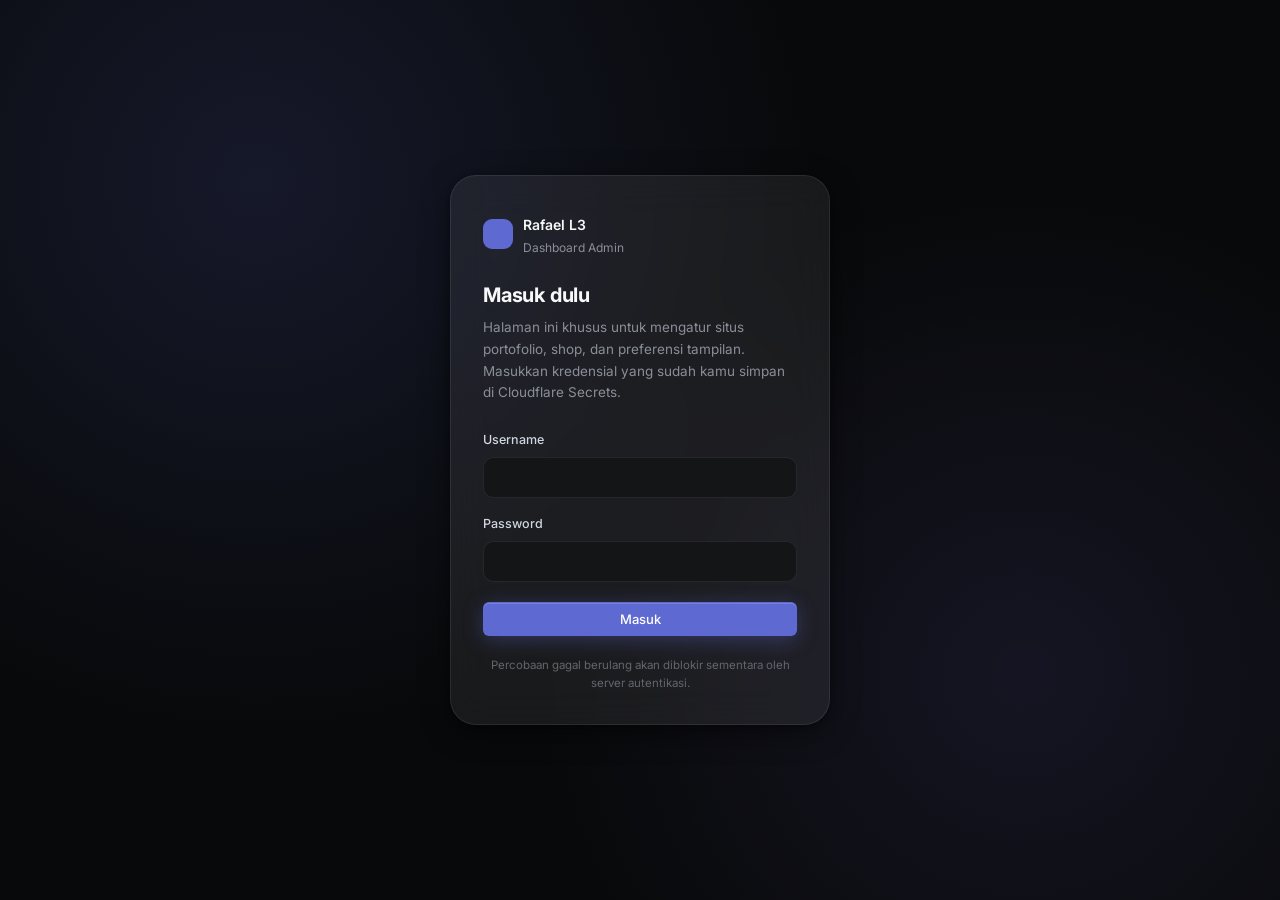
==== commit 5b8ee111: "Add files via upload" ====
--- a/admin/index.html
+++ b/admin/index.html
@@ -12,6 +12,9 @@
 <link href="https://fonts.googleapis.com" rel="preconnect"/>
 <link crossorigin="" href="https://fonts.gstatic.com" rel="preconnect"/>
 <link href="https://fonts.googleapis.com/css2?family=Inter:wght@300;400;500;600;700;800&family=JetBrains+Mono:wght@400;500;600&display=swap" rel="stylesheet"/>
+<!-- Leaflet — peta ringan open-source dipakai di kartu "Lokasi Pengakses"
+     pada halaman Overview. Tidak butuh API key (beda dengan Google Maps). -->
+<link href="https://unpkg.com/leaflet@1.9.4/dist/leaflet.css" rel="stylesheet"/>
 <!-- Design tokens (warna, radius, shadow, "liquid glass") dipakai ulang
      langsung dari situs utama supaya dashboard konsisten secara visual. -->
 <link href="../assets/css/style.css" rel="stylesheet"/>
@@ -35,8 +38,9 @@
 
       <h1 class="login-title">Masuk dulu</h1>
       <p class="login-desc">
-        Halaman ini khusus untuk mengatur teks di situs portofolio.
-        Masukkan kredensial yang sudah kamu simpan di Cloudflare Secrets.
+        Halaman ini khusus untuk mengatur situs portofolio, shop, dan
+        preferensi tampilan. Masukkan kredensial yang sudah kamu simpan
+        di Cloudflare Secrets.
       </p>
 
       <form autocomplete="off" id="loginForm" novalidate>
@@ -65,91 +69,397 @@
        ============================================================ -->
   <div hidden id="dashboardScreen">
 
-    <header class="dashboard-topbar">
-      <div class="dashboard-topbar-left">
-        <a class="dashboard-topbar-back" href="../index.html">
-          <svg fill="none" height="14" stroke="currentColor" stroke-width="2" viewBox="0 0 24 24" width="14"><path d="M19 12H5M12 19l-7-7 7-7"></path></svg>
-          Situs
-        </a>
-        <span class="dashboard-topbar-title">Dashboard Admin</span>
-        <span class="unsaved-dot" title="Ada perubahan yang belum diunduh"></span>
+    <div class="dashboard-shell-grid">
+
+      <!-- ============================================================
+           SIDEBAR — dikelompokkan per grup, tiap grup bisa
+           dibuka/ditutup (collapsible), state tersimpan di
+           localStorage supaya tidak collapse ulang tiap reload.
+           Isi tiap grup ditulis statis di sini (bukan hasil generate
+           penuh dari content.js) supaya urutan & pengelompokan bisa
+           dikontrol persis seperti referensi desain. Section konten
+           yang datanya dari content.js tetap di-generate otomatis
+           oleh admin.js ke dalam #sectionMap (lihat di bawah).
+           ============================================================ -->
+      <aside class="side-nav" id="sideNav">
+        <div class="side-nav-brand">
+          <a class="side-nav-brand-link" href="../index.html">
+            <span class="side-nav-brand-mark"></span>
+            <span class="side-nav-brand-text">
+              <strong>Rafael L3</strong>
+              <small>Dashboard Admin</small>
+            </span>
+          </a>
+          <button aria-label="Ciutkan sidebar" class="side-nav-collapse-btn" id="sideNavCollapseBtn" title="Ciutkan sidebar" type="button">
+            <svg fill="none" height="15" stroke="currentColor" stroke-width="2" viewBox="0 0 24 24" width="15"><path d="M15 18l-6-6 6-6"></path></svg>
+          </button>
+        </div>
+
+        <nav class="side-nav-scroll">
+
+          <!-- ---- GRUP: MAIN ---- -->
+          <div class="side-group">
+            <p class="side-group-label">Main</p>
+            <a class="side-link is-active" data-page="overview" href="#overview">
+              <svg class="side-link-icon" fill="none" height="17" stroke="currentColor" stroke-width="1.7" viewBox="0 0 24 24" width="17"><path d="M3 9.5L12 3l9 6.5"></path><path d="M5 9.5V20a1 1 0 001 1h4v-6h4v6h4a1 1 0 001-1V9.5"></path></svg>
+              <span>Overview</span>
+            </a>
+          </div>
+
+          <!-- ---- GRUP: SETTINGS (bisa diciutkan) ----
+               1. UI Settings   -> teks & foto (dari content.js + foto avatar)
+               2. Product Display -> katalog shop
+               3. Profile       -> siapa yang sedang login -->
+          <div class="side-group side-group-collapsible" data-group="settings">
+            <button aria-expanded="true" class="side-group-toggle" type="button">
+              <span class="side-group-label">Settings</span>
+              <svg class="side-group-chevron" fill="none" height="13" stroke="currentColor" stroke-width="2" viewBox="0 0 24 24" width="13"><path d="M6 9l6 6 6-6"></path></svg>
+            </button>
+            <div class="side-group-body">
+              <a class="side-link" data-page="ui-settings" href="#ui-settings">
+                <svg class="side-link-icon" fill="none" height="17" stroke="currentColor" stroke-width="1.7" viewBox="0 0 24 24" width="17"><circle cx="12" cy="12" r="3"></circle><path d="M19.4 15a1.65 1.65 0 00.33 1.82l.06.06a2 2 0 11-2.83 2.83l-.06-.06a1.65 1.65 0 00-1.82-.33 1.65 1.65 0 00-1 1.51V21a2 2 0 01-4 0v-.09A1.65 1.65 0 009 19.4a1.65 1.65 0 00-1.82.33l-.06.06a2 2 0 11-2.83-2.83l.06-.06A1.65 1.65 0 004.6 15a1.65 1.65 0 00-1.51-1H3a2 2 0 010-4h.09A1.65 1.65 0 004.6 9a1.65 1.65 0 00-.33-1.82l-.06-.06a2 2 0 112.83-2.83l.06.06A1.65 1.65 0 009 4.6a1.65 1.65 0 001-1.51V3a2 2 0 014 0v.09a1.65 1.65 0 001 1.51 1.65 1.65 0 001.82-.33l.06-.06a2 2 0 112.83 2.83l-.06.06A1.65 1.65 0 0019.4 9a1.65 1.65 0 001.51 1H21a2 2 0 010 4h-.09a1.65 1.65 0 00-1.51 1z"></path></svg>
+                <span>UI Settings</span>
+              </a>
+              <a class="side-link" data-page="product-display" href="#product-display">
+                <svg class="side-link-icon" fill="none" height="17" stroke="currentColor" stroke-width="1.7" viewBox="0 0 24 24" width="17"><path d="M20 7l-8-4-8 4m16 0l-8 4m8-4v10l-8 4m0-10L4 7m8 4v10M4 7v10l8 4"></path></svg>
+                <span>Product Display</span>
+                <span class="side-link-badge" id="productCountBadge">0</span>
+              </a>
+              <a class="side-link" data-page="profile" href="#profile">
+                <svg class="side-link-icon" fill="none" height="17" stroke="currentColor" stroke-width="1.7" viewBox="0 0 24 24" width="17"><path d="M20 21v-2a4 4 0 00-4-4H8a4 4 0 00-4 4v2"></path><circle cx="12" cy="7" r="4"></circle></svg>
+                <span>Profile</span>
+              </a>
+            </div>
+          </div>
+
+        </nav>
+
+        <div class="side-nav-footer">
+          <button class="side-link side-link-logout" id="logoutBtn" type="button">
+            <svg class="side-link-icon" fill="none" height="17" stroke="currentColor" stroke-width="1.7" viewBox="0 0 24 24" width="17"><path d="M9 21H5a2 2 0 01-2-2V5a2 2 0 012-2h4"></path><path d="M16 17l5-5-5-5"></path><path d="M21 12H9"></path></svg>
+            <span>Keluar</span>
+          </button>
+        </div>
+      </aside>
+
+      <!-- ============================================================
+           KOLOM KANAN: topbar + halaman aktif
+           ============================================================ -->
+      <div class="main-col">
+
+        <header class="dashboard-topbar">
+          <div class="dashboard-topbar-left">
+            <button aria-label="Buka sidebar" class="mobile-nav-btn" id="mobileNavBtn" type="button">
+              <svg fill="none" height="18" stroke="currentColor" stroke-width="2" viewBox="0 0 24 24" width="18"><path d="M3 12h18M3 6h18M3 18h18"></path></svg>
+            </button>
+            <span class="dashboard-topbar-title" id="topbarPageTitle">Overview</span>
+            <span class="unsaved-dot" title="Ada perubahan yang belum disimpan"></span>
+          </div>
+          <div class="dashboard-topbar-right">
+            <span class="topbar-save-status" id="topbarSaveStatus"></span>
+            <button class="btn btn-outline" id="revertBtn" title="Buang semua perubahan yang belum disimpan, ambil ulang dari server" type="button">Revert</button>
+            <button class="btn btn-primary" id="applyChangesBtn" title="Simpan perubahan ke server — situs live langsung berubah" type="button">Apply Changes</button>
+            <a class="topbar-profile" data-page="profile" href="#profile">
+              <span class="topbar-profile-avatar" id="topbarProfileAvatar"></span>
+              <span class="topbar-profile-name" id="loggedInAs"></span>
+            </a>
+          </div>
+        </header>
+
+        <main class="dashboard-pages">
+
+          <!-- ================================================================
+               PAGE: OVERVIEW
+               ================================================================ -->
+          <section class="dashboard-page is-active" data-page="overview" id="page-overview">
+
+            <div class="ov-grid">
+
+              <!-- Kartu sapaan + jam + cuaca (kiri, lebar) -->
+              <div class="ov-card ov-card-greeting">
+                <div class="ov-greeting-top">
+                  <div>
+                    <p class="ov-greeting-label" id="ovGreetingLabel">Selamat datang</p>
+                    <h1 class="ov-greeting-heading" id="ovGreetingHeading">Halo!</h1>
+                  </div>
+                  <div class="ov-weather" id="ovWeather">
+                    <span class="ov-weather-icon" id="ovWeatherIcon">—</span>
+                    <div class="ov-weather-info">
+                      <span class="ov-weather-temp" id="ovWeatherTemp">—</span>
+                      <span class="ov-weather-desc" id="ovWeatherDesc">Memuat cuaca…</span>
+                    </div>
+                  </div>
+                </div>
+
+                <div class="ov-greeting-bottom">
+                  <div class="ov-clock">
+                    <span class="ov-clock-time" id="ovClockTime">--:--</span>
+                    <span class="ov-clock-zone" id="ovClockZone">WIB</span>
+                  </div>
+                  <div class="ov-date-loc">
+                    <span class="ov-date" id="ovDate">—</span>
+                    <span class="ov-loc" id="ovLoc">
+                      <svg fill="none" height="12" stroke="currentColor" stroke-width="2" viewBox="0 0 24 24" width="12"><path d="M21 10c0 6-9 12-9 12s-9-6-9-12a9 9 0 0118 0z"></path><circle cx="12" cy="10" r="3"></circle></svg>
+                      <span>Prawirotaman, Yogyakarta</span>
+                    </span>
+                  </div>
+                </div>
+              </div>
+
+              <!-- Kartu ringkasan konten (kanan atas) -->
+              <div class="ov-card ov-card-stats">
+                <p class="ov-card-heading">Ringkasan Konten</p>
+                <div class="ov-stat-row">
+                  <span class="ov-stat-label">Rilisan karya</span>
+                  <span class="ov-stat-value" id="statReleaseCount">0</span>
+                </div>
+                <div class="ov-stat-row">
+                  <span class="ov-stat-label">Genre aktif</span>
+                  <span class="ov-stat-value" id="statGenreCount">0</span>
+                </div>
+                <div class="ov-stat-row">
+                  <span class="ov-stat-label">Alat kerja</span>
+                  <span class="ov-stat-value" id="statToolCount">0</span>
+                </div>
+                <div class="ov-stat-row">
+                  <span class="ov-stat-label">Produk di shop</span>
+                  <span class="ov-stat-value" id="statProductCount">0</span>
+                </div>
+              </div>
+
+              <!-- Kartu peta lokasi pengakses (kiri bawah, lebar) -->
+              <div class="ov-card ov-card-map">
+                <div class="ov-card-heading-row">
+                  <p class="ov-card-heading">Lokasi Pengakses Saat Ini</p>
+                  <span class="ov-map-badge" id="ovMapBadge">Mendeteksi…</span>
+                </div>
+                <div class="ov-map" id="ovMapContainer"></div>
+                <p class="ov-map-note">
+                  Estimasi lokasi &amp; IP dari sesi browser yang sedang membuka
+                  dashboard ini sekarang (kamu), lewat layanan geolokasi IP
+                  publik — bukan pelacakan presisi GPS, dan hanya berjalan
+                  selagi halaman ini terbuka.
+                </p>
+              </div>
+
+              <!-- Kartu status koneksi worker (kanan bawah) -->
+              <div class="ov-card ov-card-status">
+                <p class="ov-card-heading">Status Server</p>
+                <div class="ov-status-row">
+                  <span class="ov-status-dot" data-state="checking" id="ovWorkerDot"></span>
+                  <span id="ovWorkerLabel">Mengecek koneksi Worker…</span>
+                </div>
+                <div class="ov-status-row">
+                  <span class="ov-status-dot" data-state="ok"></span>
+                  <span>Login pakai token JWT (berlaku 24 jam)</span>
+                </div>
+                <a class="ov-status-link" href="../index.html" target="_blank">
+                  Buka situs live
+                  <svg fill="none" height="11" stroke="currentColor" stroke-width="2" viewBox="0 0 24 24" width="11"><path d="M7 17L17 7M7 7h10v10"></path></svg>
+                </a>
+                <a class="ov-status-link" href="../shop/index.html" target="_blank">
+                  Buka halaman shop
+                  <svg fill="none" height="11" stroke="currentColor" stroke-width="2" viewBox="0 0 24 24" width="11"><path d="M7 17L17 7M7 7h10v10"></path></svg>
+                </a>
+              </div>
+
+            </div>
+          </section>
+
+          <!-- ================================================================
+               PAGE: UI SETTINGS — teks (auto-generate dari content.js) + foto
+               ================================================================ -->
+          <section class="dashboard-page" data-page="ui-settings" id="page-ui-settings">
+            <div class="page-intro">
+              <h1>UI Settings</h1>
+              <p>
+                Atur semua teks yang tampil di situs utama, dikelompokkan per
+                bagian, ditambah foto avatar widget chat. Field di bawah
+                mencerminkan persis struktur <code>assets/js/content.js</code>.
+                Ubah field apa saja lalu klik <strong>Apply Changes</strong> di
+                pojok kanan atas — situs live langsung berubah dalam hitungan
+                detik, tanpa commit atau push apa pun.
+              </p>
+            </div>
+
+            <div class="settings-layout">
+              <nav class="settings-subnav" id="uiSettingsSubnav"></nav>
+
+              <div class="settings-form-col">
+                <!-- Section Foto, DI LUAR auto-generate dari content.js —
+                     foto disimpan terpisah di KV key "photo:avatar". -->
+                <section class="form-section" id="section-foto">
+                  <h2 class="form-section-title">Foto (Avatar Chat Widget)</h2>
+                  <div class="form-section-body">
+                    <div class="field">
+                      <label class="field-label" for="fotoAvatarInput">Foto avatar</label>
+                      <div class="field-image">
+                        <img alt="Pratinjau foto avatar" class="field-image-preview" id="fotoAvatarPreview" src="" />
+                        <div class="field-image-controls">
+                          <button class="btn btn-outline" id="fotoAvatarPickBtn" type="button">Pilih Foto...</button>
+                          <span class="field-image-filename" id="fotoAvatarFilename">Belum ada foto baru dipilih</span>
+                        </div>
+                        <input accept="image/png,image/jpeg,image/webp,image/gif" class="field-image-input" id="fotoAvatarInput" type="file" />
+                      </div>
+                      <p class="field-note">
+                        Dipakai sebagai foto avatar di widget chat mengambang
+                        (kiri bawah situs) dan sebagai foto profil kamu di
+                        panel <strong>Profile</strong> pada dashboard ini.
+                        Disimpan sebagai file gambar biasa (PNG/JPG/WEBP/GIF),
+                        maksimal sekitar 1.5MB.
+                      </p>
+                    </div>
+                  </div>
+                </section>
+
+                <!-- Section teks, di-generate otomatis dari content.js oleh
+                     admin.js ke dalam #formSections. -->
+                <div id="formSections"></div>
+              </div>
+
+              <!-- Panel pratinjau ringan -->
+              <aside class="dashboard-preview">
+                <p class="preview-heading">Pratinjau Cepat</p>
+
+                <div class="preview-card">
+                  <p class="preview-tab-label">Tab browser & SEO</p>
+                  <span id="previewPageTitle"></span>
+                  <span id="previewHeroHeading"></span>
+                  <span id="previewHeroSub"></span>
+                  <span id="previewHeroLocation"></span>
+                </div>
+
+                <div class="preview-card">
+                  <p class="preview-tab-label">Genre berjalan</p>
+                  <div class="preview-chips" id="previewGenreList"></div>
+                </div>
+
+                <div class="preview-card">
+                  <p class="preview-tab-label">Katalog karya</p>
+                  <div id="previewReleases"></div>
+                </div>
+
+                <div class="preview-card">
+                  <p class="preview-tab-label">Kontak & footer</p>
+                  <span id="previewEmail"></span>
+                  <span id="previewFooterTagline"></span>
+                </div>
+              </aside>
+            </div>
+          </section>
+
+          <!-- ================================================================
+               PAGE: PRODUCT DISPLAY — katalog shop, tampilan grid card
+               ================================================================ -->
+          <section class="dashboard-page" data-page="product-display" id="page-product-display">
+            <div class="page-intro">
+              <div class="page-intro-row">
+                <div>
+                  <h1>Product Display</h1>
+                  <p>
+                    Produk di bawah tampil di halaman <code>/shop/</code>.
+                    Belum bisa diklik pengunjung (pembayaran menyusul) — untuk
+                    saat ini cukup nama, harga, dan foto produk saja yang
+                    tampil di katalog.
+                  </p>
+                </div>
+                <button class="btn btn-primary" id="addProductBtn" type="button">+ Tambah Produk</button>
+              </div>
+            </div>
+            <div class="product-grid" id="productList"><!-- diisi oleh admin.js --></div>
+          </section>
+
+          <!-- ================================================================
+               PAGE: PROFILE — akun yang sedang login
+               ================================================================ -->
+          <section class="dashboard-page" data-page="profile" id="page-profile">
+            <div class="page-intro">
+              <h1>Profile</h1>
+              <p>Info akun yang sedang mengakses dashboard admin ini.</p>
+            </div>
+
+            <div class="profile-card">
+              <div class="profile-card-top">
+                <img alt="Foto profil" class="profile-avatar" id="profileAvatarImg" src="" />
+                <div>
+                  <p class="profile-name" id="profileName">—</p>
+                  <p class="profile-role">Super Admin</p>
+                </div>
+              </div>
+
+              <div class="profile-detail-grid">
+                <div class="profile-detail">
+                  <span class="profile-detail-label">Username</span>
+                  <span class="profile-detail-value" id="profileUsername">—</span>
+                </div>
+                <div class="profile-detail">
+                  <span class="profile-detail-label">Status sesi</span>
+                  <span class="profile-detail-value">
+                    <span class="ov-status-dot" data-state="ok" style="display:inline-block;margin-right:6px;"></span>
+                    Aktif
+                  </span>
+                </div>
+                <div class="profile-detail">
+                  <span class="profile-detail-label">Waktu masuk</span>
+                  <span class="profile-detail-value" id="profileLoginTime">—</span>
+                </div>
+                <div class="profile-detail">
+                  <span class="profile-detail-label">Sesi berakhir sekitar</span>
+                  <span class="profile-detail-value" id="profileExpiry">—</span>
+                </div>
+                <div class="profile-detail">
+                  <span class="profile-detail-label">Metode autentikasi</span>
+                  <span class="profile-detail-value">Token JWT (Cloudflare Worker)</span>
+                </div>
+                <div class="profile-detail">
+                  <span class="profile-detail-label">Token disimpan di</span>
+                  <span class="profile-detail-value">sessionStorage (hilang saat tab ditutup)</span>
+                </div>
+              </div>
+
+              <p class="profile-note">
+                Dashboard ini pakai satu akun admin tunggal (kredensial
+                tersimpan di Cloudflare Secrets) — bukan sistem multi-user,
+                jadi info di atas menampilkan sesi login kamu saat ini,
+                bukan daftar banyak pengguna.
+              </p>
+
+              <button class="btn btn-outline profile-logout-btn" id="profileLogoutBtn" type="button">Keluar dari akun ini</button>
+            </div>
+          </section>
+
+        </main>
+
+        <!-- Bar simpan, selalu terlihat di bawah -->
+        <div class="download-bar">
+          <div>
+            <p class="download-bar-hint">
+              Menyimpan langsung mengubah situs live dalam hitungan detik
+              (data disimpan ke Cloudflare KV lewat Worker) — tidak perlu
+              commit atau push apa pun.
+            </p>
+            <p class="download-status" id="downloadStatus"></p>
+          </div>
+          <button class="btn btn-primary" id="downloadBtn" type="button">Simpan Perubahan</button>
+        </div>
+
       </div>
-      <div class="dashboard-topbar-right">
-        <span class="dashboard-user">Masuk sebagai <strong id="loggedInAs"></strong></span>
-        <button class="btn btn-outline" id="logoutBtn" type="button">Keluar</button>
-      </div>
-    </header>
-
-    <div class="dashboard-body">
-
-      <!-- Sidebar nav antar-section -->
-      <nav class="dashboard-nav" id="formNav"></nav>
-
-      <!-- Kolom form (di-generate otomatis dari content.js oleh admin.js) -->
-      <main class="dashboard-main">
-        <div class="dashboard-intro">
-          <h1>Atur teks situs</h1>
-          <p>
-            Field di bawah mencerminkan persis struktur <code>assets/js/content.js</code>,
-            dikelompokkan per section. Ubah field apa saja, cek hasilnya di
-            panel pratinjau di kanan, lalu unduh <code>content.js</code> yang
-            baru saat sudah pas.
-          </p>
-        </div>
-        <div id="formSections"><!-- diisi oleh admin.js --></div>
-      </main>
-
-      <!-- Panel pratinjau ringan -->
-      <aside class="dashboard-preview">
-        <p class="preview-heading">Pratinjau Cepat</p>
-
-        <div class="preview-card">
-          <p class="preview-tab-label">Tab browser & SEO</p>
-          <span id="previewPageTitle"></span>
-          <span id="previewHeroHeading"></span>
-          <span id="previewHeroSub"></span>
-          <span id="previewHeroLocation"></span>
-        </div>
-
-        <div class="preview-card">
-          <p class="preview-tab-label">Genre berjalan</p>
-          <div class="preview-chips" id="previewGenreList"></div>
-        </div>
-
-        <div class="preview-card">
-          <p class="preview-tab-label">Katalog karya</p>
-          <div id="previewReleases"></div>
-        </div>
-
-        <div class="preview-card">
-          <p class="preview-tab-label">Kontak & footer</p>
-          <span id="previewEmail"></span>
-          <span id="previewFooterTagline"></span>
-        </div>
-      </aside>
-
     </div>
-
-    <!-- Bar unduh, selalu terlihat di bawah -->
-    <div class="download-bar">
-      <div>
-        <p class="download-bar-hint">
-          Mengunduh tidak langsung mengubah situs live — upload file yang
-          terunduh ke <code>assets/js/content.js</code> di repo GitHub kamu,
-          lalu commit &amp; push.
-        </p>
-        <p class="download-status" id="downloadStatus"></p>
-      </div>
-      <button class="btn btn-primary" id="downloadBtn" type="button">Unduh content.js</button>
-    </div>
-
   </div>
 
 </div>
 
-<!-- CONTENT harus di-load sebelum admin.js, karena admin.js membaca
-     window.CONTENT sebagai baseline data yang diedit di form. -->
+<!-- content.js harus di-load sebelum admin.js, karena admin.js membaca
+     bare identifier CONTENT (bukan window.CONTENT — lihat catatan di
+     enterDashboard() pada admin.js) sebagai baseline FALLBACK, sebelum
+     ditimpa oleh data terbaru dari GET /content (lihat wireLoginForm
+     -> enterDashboard() di admin.js). content.js di sini juga
+     menyediakan RL3_loadRemoteContent()/RL3_loadRemotePhoto() yang
+     dipakai admin.js untuk mengambil draft awal dari server. -->
 <script src="../assets/js/content.js"></script>
+<script src="../assets/js/shop-content.js"></script>
+<!-- Leaflet JS — dipakai murni untuk kartu peta di halaman Overview. -->
+<script src="https://unpkg.com/leaflet@1.9.4/dist/leaflet.js"></script>
 <script src="assets/admin.js"></script>
 </body>
 </html>
--- a/admin/assets/admin.css
+++ b/admin/assets/admin.css
@@ -6,11 +6,35 @@
    dari assets/css/style.css (di-load sebelum file ini di admin/index.html)
    supaya dashboard terasa satu keluarga dengan situs utama, bukan halaman
    nempel yang desainnya beda sendiri.
+
+   STRUKTUR FILE INI (v2 — sidebar berkelompok + Overview):
+     1. Reset dasar & transisi login->dashboard
+     2. Login screen
+     3. Shell dashboard (grid sidebar + kolom kanan)
+     4. Sidebar (grup, collapse, link, badge)
+     5. Topbar (judul halaman, save status, profile chip)
+     6. Page switcher (.dashboard-page is-active)
+     7. Halaman Overview (kartu sapaan/jam/cuaca, stats, peta, status)
+     8. UI Settings (subnav + form + preview) — form generator classes
+        dipertahankan sama seperti versi lama (dipakai oleh admin.js)
+     9. Product Display (grid card, beda dari list lama)
+    10. Profile page
+    11. Sticky save bar & responsive
    ========================================================================== */
 
 html, body {
   min-height: 100%;
   background: var(--color-bg);
+}
+
+/* PENTING: elemen dengan attribute `hidden` HARUS selalu tersembunyi,
+   apa pun aturan `display` lain yang menimpanya. */
+[hidden] {
+  display: none !important;
+}
+
+*, *::before, *::after {
+  box-sizing: border-box;
 }
 
 body {
@@ -19,14 +43,49 @@
   -webkit-font-smoothing: antialiased;
 }
 
-/* Halaman admin sengaja tidak dirancang untuk dipamerkan / diiklankan —
-   robots meta di admin/index.html sudah menangani ini untuk mesin pencari,
-   dan visualnya dibuat tenang & fungsional, bukan "showcase". */
+button {
+  font-family: inherit;
+}
 
 .admin-shell {
   min-height: 100vh;
   display: flex;
   flex-direction: column;
+}
+
+/* ---------------------------------------------------------------- */
+/* TRANSISI LOGIN -> DASHBOARD                                       */
+/* ---------------------------------------------------------------- */
+:root {
+  --admin-transition-duration: 420ms;
+  --sidenav-width: 248px;
+  --sidenav-width-collapsed: 76px;
+}
+
+.login-screen {
+  opacity: 1;
+  transition: opacity var(--admin-transition-duration) var(--ease-out-quart, ease);
+}
+
+body.is-transitioning-out .login-screen {
+  opacity: 0;
+}
+
+#dashboardScreen {
+  opacity: 0;
+  transition: opacity var(--admin-transition-duration) var(--ease-out-quart, ease);
+}
+
+body.is-transitioning-in #dashboardScreen,
+body.is-dashboard:not(.is-transitioning-out) #dashboardScreen {
+  opacity: 1;
+}
+
+@media (prefers-reduced-motion: reduce) {
+  .login-screen,
+  #dashboardScreen {
+    transition: none;
+  }
 }
 
 /* ---------------------------------------------------------------- */
@@ -173,7 +232,362 @@
 }
 
 /* ---------------------------------------------------------------- */
-/* DASHBOARD SHELL                                                    */
+/* SHELL: grid sidebar (kiri) + kolom kanan (topbar + halaman)       */
+/* ---------------------------------------------------------------- */
+.dashboard-shell-grid {
+  display: grid;
+  grid-template-columns: var(--sidenav-width) minmax(0, 1fr);
+  min-height: 100vh;
+  transition: grid-template-columns 0.22s var(--ease-out-quart);
+}
+
+body.side-nav-collapsed .dashboard-shell-grid {
+  grid-template-columns: var(--sidenav-width-collapsed) minmax(0, 1fr);
+}
+
+.main-col {
+  min-width: 0;
+  display: flex;
+  flex-direction: column;
+  min-height: 100vh;
+}
+
+/* Generic buttons reused from the design system (kept identical to
+   previous version so existing admin.js class references still work). */
+.btn {
+  display: inline-flex;
+  align-items: center;
+  justify-content: center;
+  gap: 6px;
+  padding: 8px 15px;
+  border-radius: var(--radius-sm);
+  font-size: 13px;
+  font-weight: 500;
+  border: 1px solid transparent;
+  cursor: pointer;
+  transition: background 0.15s var(--ease-out-quart), border-color 0.15s var(--ease-out-quart), color 0.15s var(--ease-out-quart), opacity 0.15s var(--ease-out-quart);
+  white-space: nowrap;
+}
+
+.btn-primary {
+  background: var(--color-accent);
+  color: #fff;
+}
+.btn-primary:hover {
+  background: var(--color-accent-hover);
+}
+
+.btn-accent {
+  background: var(--color-accent);
+  color: #fff;
+}
+.btn-accent:hover {
+  background: var(--color-accent-hover);
+}
+
+.btn-outline {
+  background: transparent;
+  border-color: var(--color-border-strong);
+  color: var(--color-text-secondary);
+}
+.btn-outline:hover {
+  background: var(--glass-tint-subtle);
+  color: var(--color-text-primary);
+  border-color: var(--color-border-strong);
+}
+
+.btn:disabled {
+  opacity: 0.5;
+  cursor: not-allowed;
+}
+
+/* ---------------------------------------------------------------- */
+/* SIDEBAR — grup, collapse per-grup, dan collapse penuh sidebar     */
+/* ------------------------------------------------------------------
+   Struktur:
+     .side-nav
+       .side-nav-brand        (logo + tombol ciutkan sidebar penuh)
+       .side-nav-scroll
+         .side-group            (grup tanpa toggle, contoh: "Main")
+         .side-group.side-group-collapsible  (grup bisa dibuka/tutup)
+           .side-group-toggle     (baris judul grup, klik untuk toggle)
+           .side-group-body       (isi grup — link-link)
+       .side-nav-footer        (tombol Keluar)
+
+   State grup collapsed disimpan lewat attribute data-collapsed pada
+   .side-group-collapsible (diatur oleh admin.js, tersimpan di
+   localStorage supaya konsisten antar reload — lihat wireSideNav()).
+   State "sidebar penuh diciutkan" dipakai class body.side-nav-collapsed
+   (lihat blok .dashboard-shell-grid di atas).
+   ---------------------------------------------------------------- */
+.side-nav {
+  position: sticky;
+  top: 0;
+  height: 100vh;
+  display: flex;
+  flex-direction: column;
+  border-right: 1px solid var(--color-border);
+  background: var(--color-bg-secondary);
+  overflow: hidden;
+}
+
+.side-nav-brand {
+  display: flex;
+  align-items: center;
+  justify-content: space-between;
+  gap: 8px;
+  padding: 18px 16px;
+  border-bottom: 1px solid var(--color-border);
+  flex-shrink: 0;
+}
+
+.side-nav-brand-link {
+  display: flex;
+  align-items: center;
+  gap: 10px;
+  text-decoration: none;
+  min-width: 0;
+}
+
+.side-nav-brand-mark {
+  width: 30px;
+  height: 30px;
+  border-radius: 9px;
+  background: var(--color-accent);
+  flex-shrink: 0;
+  background-image: linear-gradient(135deg, var(--color-accent) 0%, var(--grad-violet) 100%);
+}
+
+.side-nav-brand-text {
+  display: flex;
+  flex-direction: column;
+  min-width: 0;
+  overflow: hidden;
+}
+
+.side-nav-brand-text strong {
+  font-size: 13.5px;
+  font-weight: 600;
+  color: var(--color-text-primary);
+  white-space: nowrap;
+  overflow: hidden;
+  text-overflow: ellipsis;
+}
+
+.side-nav-brand-text small {
+  font-size: 11px;
+  color: var(--color-text-faint);
+  white-space: nowrap;
+  overflow: hidden;
+  text-overflow: ellipsis;
+}
+
+.side-nav-collapse-btn {
+  flex-shrink: 0;
+  width: 26px;
+  height: 26px;
+  display: flex;
+  align-items: center;
+  justify-content: center;
+  border-radius: var(--radius-sm);
+  background: transparent;
+  border: 1px solid var(--color-border);
+  color: var(--color-text-faint);
+  cursor: pointer;
+  transition: background 0.15s, color 0.15s, transform 0.2s var(--ease-out-quart);
+}
+
+.side-nav-collapse-btn:hover {
+  background: var(--glass-tint-subtle);
+  color: var(--color-text-primary);
+}
+
+body.side-nav-collapsed .side-nav-collapse-btn svg {
+  transform: rotate(180deg);
+}
+
+body.side-nav-collapsed .side-nav-brand-text,
+body.side-nav-collapsed .side-group-label,
+body.side-nav-collapsed .side-group-chevron,
+body.side-nav-collapsed .side-link span:not(.side-link-icon),
+body.side-nav-collapsed .side-link-badge,
+body.side-nav-collapsed .topbar-profile-name {
+  display: none;
+}
+
+body.side-nav-collapsed .side-nav-brand {
+  justify-content: center;
+}
+
+body.side-nav-collapsed .side-nav-brand-link {
+  justify-content: center;
+}
+
+body.side-nav-collapsed .side-link {
+  justify-content: center;
+  padding-left: 0;
+  padding-right: 0;
+}
+
+body.side-nav-collapsed .side-group-toggle {
+  justify-content: center;
+}
+
+.side-nav-scroll {
+  flex: 1;
+  overflow-y: auto;
+  overflow-x: hidden;
+  padding: 14px 12px;
+  display: flex;
+  flex-direction: column;
+  gap: 18px;
+}
+
+.side-group {
+  display: flex;
+  flex-direction: column;
+  gap: 2px;
+}
+
+.side-group-label {
+  font-size: 10.5px;
+  font-weight: 600;
+  text-transform: uppercase;
+  letter-spacing: 0.06em;
+  color: var(--color-text-faint);
+  padding: 4px 10px 6px;
+  margin: 0;
+}
+
+/* Grup collapsible: label + chevron jadi satu tombol klik */
+.side-group-toggle {
+  display: flex;
+  align-items: center;
+  justify-content: space-between;
+  width: 100%;
+  background: transparent;
+  border: none;
+  cursor: pointer;
+  padding: 4px 10px 6px;
+}
+
+.side-group-toggle .side-group-label {
+  padding: 0;
+}
+
+.side-group-chevron {
+  color: var(--color-text-faint);
+  transition: transform 0.18s var(--ease-out-quart);
+  flex-shrink: 0;
+}
+
+.side-group-collapsible[data-collapsed="true"] .side-group-chevron {
+  transform: rotate(-90deg);
+}
+
+.side-group-body {
+  display: flex;
+  flex-direction: column;
+  gap: 2px;
+  overflow: hidden;
+  max-height: 400px;
+  transition: max-height 0.22s var(--ease-out-quart), opacity 0.18s var(--ease-out-quart);
+  opacity: 1;
+}
+
+.side-group-collapsible[data-collapsed="true"] .side-group-body {
+  max-height: 0;
+  opacity: 0;
+}
+
+.side-link {
+  display: flex;
+  align-items: center;
+  gap: 11px;
+  padding: 8px 10px;
+  border-radius: var(--radius-sm);
+  font-size: 13px;
+  font-weight: 500;
+  color: var(--color-text-muted);
+  text-decoration: none;
+  transition: background 0.15s var(--ease-out-quart), color 0.15s var(--ease-out-quart);
+  border: none;
+  background: transparent;
+  width: 100%;
+  text-align: left;
+  cursor: pointer;
+  position: relative;
+}
+
+.side-link-icon {
+  flex-shrink: 0;
+  opacity: 0.85;
+}
+
+.side-link:hover {
+  background: var(--glass-tint-subtle);
+  color: var(--color-text-primary);
+}
+
+.side-link.is-active {
+  background: var(--color-accent-soft);
+  color: var(--color-text-primary);
+}
+
+.side-link.is-active .side-link-icon {
+  color: var(--color-accent-hover);
+  opacity: 1;
+}
+
+.side-link-badge {
+  margin-left: auto;
+  font-family: var(--font-mono);
+  font-size: 10.5px;
+  padding: 1px 7px;
+  border-radius: var(--radius-full);
+  background: var(--color-bg-tertiary);
+  border: 1px solid var(--color-border);
+  color: var(--color-text-faint);
+  flex-shrink: 0;
+}
+
+.side-link.is-active .side-link-badge {
+  background: rgba(94, 106, 210, 0.22);
+  color: var(--color-text-secondary);
+  border-color: transparent;
+}
+
+.side-nav-footer {
+  flex-shrink: 0;
+  padding: 12px;
+  border-top: 1px solid var(--color-border);
+}
+
+.side-link-logout {
+  color: var(--color-text-muted);
+}
+
+.side-link-logout:hover {
+  color: #ff6b6b;
+  background: rgba(255, 107, 107, 0.08);
+}
+
+.mobile-nav-btn {
+  display: none;
+  width: 32px;
+  height: 32px;
+  align-items: center;
+  justify-content: center;
+  border-radius: var(--radius-sm);
+  background: transparent;
+  border: 1px solid var(--color-border);
+  color: var(--color-text-secondary);
+  cursor: pointer;
+  flex-shrink: 0;
+}
+
+/* ---------------------------------------------------------------- */
+/* TOPBAR                                                             */
 /* ---------------------------------------------------------------- */
 .dashboard-topbar {
   position: sticky;
@@ -183,11 +597,12 @@
   align-items: center;
   justify-content: space-between;
   gap: 16px;
-  padding: 14px 24px;
+  padding: 13px 24px;
   background: rgba(8, 9, 10, 0.86);
   backdrop-filter: var(--glass-blur-light, blur(12px));
   -webkit-backdrop-filter: var(--glass-blur-light, blur(12px));
   border-bottom: 1px solid var(--color-border);
+  flex-shrink: 0;
 }
 
 .dashboard-topbar-left {
@@ -198,25 +613,8 @@
 }
 
 .dashboard-topbar-title {
-  font-size: 14px;
+  font-size: 14.5px;
   font-weight: 600;
-}
-
-.dashboard-topbar-back {
-  color: var(--color-text-muted);
-  font-size: 13px;
-  text-decoration: none;
-  display: flex;
-  align-items: center;
-  gap: 6px;
-  padding: 6px 10px;
-  border-radius: var(--radius-sm);
-  transition: background 0.15s, color 0.15s;
-}
-
-.dashboard-topbar-back:hover {
-  background: var(--glass-tint-subtle);
-  color: var(--color-text-primary);
 }
 
 .dashboard-topbar-right {
@@ -226,45 +624,509 @@
   flex-shrink: 0;
 }
 
-.dashboard-user {
+.topbar-save-status {
+  font-size: 12px;
+  color: var(--color-text-muted);
+  min-width: 88px;
+  text-align: right;
+}
+
+.topbar-save-status[data-state="saving"] {
+  color: var(--grad-warm, #f7bf8b);
+}
+
+.topbar-save-status[data-state="saved"] {
+  color: #6fd88a;
+}
+
+.topbar-save-status[data-state="error"] {
+  color: #f28b82;
+}
+
+#applyChangesBtn:disabled,
+#revertBtn:disabled {
+  opacity: 0.45;
+  cursor: not-allowed;
+}
+
+/* Chip profil di kanan-atas topbar — link ke halaman Profile.
+   Avatar diisi lewat background-image oleh admin.js (refreshProfilePage()),
+   sinkron dengan foto avatar yang sama dipakai widget chat situs utama. */
+.topbar-profile {
+  display: flex;
+  align-items: center;
+  gap: 8px;
+  padding: 4px 10px 4px 4px;
+  border-radius: var(--radius-full);
+  text-decoration: none;
+  border: 1px solid var(--color-border);
+  background: var(--glass-tint-subtle);
+  transition: background 0.15s, border-color 0.15s;
+}
+
+.topbar-profile:hover {
+  background: var(--glass-tint);
+  border-color: var(--color-border-strong);
+}
+
+.topbar-profile-avatar {
+  width: 26px;
+  height: 26px;
+  border-radius: 50%;
+  background-color: var(--color-bg-tertiary);
+  background-size: cover;
+  background-position: center;
+  border: 1px solid var(--color-border);
+  flex-shrink: 0;
+}
+
+.topbar-profile-name {
+  font-size: 12.5px;
+  font-weight: 500;
+  color: var(--color-text-secondary);
+  font-family: var(--font-mono);
+  max-width: 120px;
+  overflow: hidden;
+  text-overflow: ellipsis;
+  white-space: nowrap;
+}
+
+.unsaved-dot {
+  display: none;
+  width: 7px;
+  height: 7px;
+  border-radius: 50%;
+  background: var(--grad-warm, #f7bf8b);
+  margin-left: 2px;
+}
+
+body.has-unsaved-changes .unsaved-dot {
+  display: inline-block;
+}
+
+/* ---------------------------------------------------------------- */
+/* PAGE SWITCHER                                                      */
+/* ------------------------------------------------------------------
+   Setiap <section class="dashboard-page" data-page="..."> disembunyikan
+   secara default, hanya yang punya class is-active yang tampil.
+   Ditoggle oleh admin.js (navigateToPage()) berdasarkan location.hash
+   ATAU klik pada elemen [data-page] di sidebar/topbar. */
+.dashboard-pages {
+  flex: 1;
+  min-width: 0;
+  padding-bottom: 90px; /* ruang untuk sticky download-bar */
+}
+
+.dashboard-page {
+  display: none;
+  padding: 26px 32px 40px;
+  animation: pageFadeIn 0.25s var(--ease-out-quart);
+}
+
+.dashboard-page.is-active {
+  display: block;
+}
+
+@keyframes pageFadeIn {
+  from { opacity: 0; transform: translateY(6px); }
+  to { opacity: 1; transform: translateY(0); }
+}
+
+@media (prefers-reduced-motion: reduce) {
+  .dashboard-page {
+    animation: none;
+  }
+}
+
+.page-intro {
+  margin-bottom: 26px;
+  max-width: 720px;
+}
+
+.page-intro-row {
+  display: flex;
+  align-items: flex-start;
+  justify-content: space-between;
+  gap: 16px;
+  max-width: none;
+}
+
+.page-intro h1 {
+  font-size: 21px;
+  font-weight: 700;
+  letter-spacing: -0.01em;
+  margin: 0 0 8px;
+}
+
+.page-intro p {
+  font-size: 13.5px;
+  color: var(--color-text-muted);
+  line-height: 1.65;
+  margin: 0;
+}
+
+.page-intro code {
+  font-family: var(--font-mono);
+  font-size: 0.92em;
+  background: var(--color-bg-tertiary);
+  padding: 1px 6px;
+  border-radius: 4px;
+  color: var(--color-text-secondary);
+}
+
+/* ================================================================== */
+/* OVERVIEW PAGE                                                        */
+/* ------------------------------------------------------------------
+   Grid 2 kolom (kartu lebar kiri, kartu ringkas kanan), meniru susunan
+   referensi: kartu sapaan+jam+cuaca besar di kiri-atas, ringkasan
+   angka di kanan-atas, peta lebar di kiri-bawah, status server ringkas
+   di kanan-bawah.
+   ================================================================== */
+.ov-grid {
+  display: grid;
+  grid-template-columns: minmax(0, 1fr) 300px;
+  gap: 18px;
+  align-items: start;
+}
+
+.ov-card {
+  border-radius: var(--radius-lg);
+  border: 1px solid var(--color-border);
+  background: var(--glass-tint-subtle);
+  padding: 22px 24px;
+}
+
+.ov-card-heading {
+  font-size: 11.5px;
+  font-weight: 600;
+  text-transform: uppercase;
+  letter-spacing: 0.05em;
+  color: var(--color-text-faint);
+  margin: 0 0 16px;
+}
+
+.ov-card-heading-row {
+  display: flex;
+  align-items: center;
+  justify-content: space-between;
+  margin-bottom: 14px;
+}
+
+.ov-card-heading-row .ov-card-heading {
+  margin: 0;
+}
+
+/* ---- Kartu sapaan + jam + cuaca ---- */
+.ov-card-greeting {
+  grid-column: 1;
+  grid-row: 1;
+  position: relative;
+  overflow: hidden;
+  background:
+    radial-gradient(circle at 15% 0%, rgba(94, 106, 210, 0.20), transparent 55%),
+    radial-gradient(circle at 100% 100%, rgba(139, 123, 255, 0.12), transparent 50%),
+    var(--glass-tint-subtle);
+}
+
+.ov-greeting-top {
+  display: flex;
+  align-items: flex-start;
+  justify-content: space-between;
+  gap: 16px;
+  flex-wrap: wrap;
+}
+
+.ov-greeting-label {
+  font-size: 12px;
+  color: var(--color-text-muted);
+  margin: 0 0 6px;
+  font-family: var(--font-mono);
+}
+
+.ov-greeting-heading {
+  font-size: 25px;
+  font-weight: 700;
+  letter-spacing: -0.015em;
+  line-height: 1.3;
+  margin: 0;
+  max-width: 480px;
+}
+
+.ov-weather {
+  display: flex;
+  align-items: center;
+  gap: 10px;
+  padding: 10px 16px;
+  border-radius: var(--radius-md);
+  background: var(--color-bg-tertiary);
+  border: 1px solid var(--color-border);
+  flex-shrink: 0;
+}
+
+.ov-weather-icon {
+  font-size: 24px;
+  line-height: 1;
+}
+
+.ov-weather-info {
+  display: flex;
+  flex-direction: column;
+}
+
+.ov-weather-temp {
+  font-size: 17px;
+  font-weight: 700;
+  font-family: var(--font-mono);
+  line-height: 1.2;
+}
+
+.ov-weather-desc {
+  font-size: 11px;
+  color: var(--color-text-faint);
+}
+
+.ov-greeting-bottom {
+  display: flex;
+  align-items: flex-end;
+  justify-content: space-between;
+  gap: 16px;
+  margin-top: 30px;
+  flex-wrap: wrap;
+}
+
+.ov-clock {
+  display: flex;
+  align-items: baseline;
+  gap: 8px;
+}
+
+.ov-clock-time {
+  font-size: 40px;
+  font-weight: 700;
+  font-family: var(--font-mono);
+  letter-spacing: -0.01em;
+  line-height: 1;
+}
+
+.ov-clock-zone {
+  font-size: 13px;
+  font-weight: 600;
+  color: var(--color-accent-hover);
+  font-family: var(--font-mono);
+  padding: 3px 8px;
+  border-radius: var(--radius-sm);
+  background: var(--color-accent-soft);
+}
+
+.ov-date-loc {
+  display: flex;
+  flex-direction: column;
+  align-items: flex-end;
+  gap: 5px;
+  text-align: right;
+}
+
+.ov-date {
+  font-size: 13px;
+  color: var(--color-text-secondary);
+}
+
+.ov-loc {
+  display: flex;
+  align-items: center;
+  gap: 5px;
+  font-size: 11.5px;
+  color: var(--color-text-faint);
+  font-family: var(--font-mono);
+}
+
+/* ---- Kartu ringkasan konten ---- */
+.ov-card-stats {
+  grid-column: 2;
+  grid-row: 1;
+}
+
+.ov-stat-row {
+  display: flex;
+  align-items: center;
+  justify-content: space-between;
+  padding: 10px 0;
+  border-bottom: 1px solid var(--color-border);
+  font-size: 13px;
+}
+
+.ov-stat-row:last-child {
+  border-bottom: none;
+  padding-bottom: 0;
+}
+
+.ov-stat-label {
+  color: var(--color-text-muted);
+}
+
+.ov-stat-value {
+  font-family: var(--font-mono);
+  font-weight: 600;
+  color: var(--color-text-primary);
+  font-size: 14px;
+}
+
+/* ---- Kartu peta lokasi ---- */
+.ov-card-map {
+  grid-column: 1;
+  grid-row: 2;
+}
+
+.ov-map-badge {
+  font-size: 10.5px;
+  font-family: var(--font-mono);
+  padding: 3px 9px;
+  border-radius: var(--radius-full);
+  background: var(--color-bg-tertiary);
+  border: 1px solid var(--color-border);
+  color: var(--color-text-faint);
+}
+
+.ov-map-badge[data-state="ok"] {
+  color: #6fd88a;
+  border-color: rgba(111, 216, 138, 0.3);
+  background: rgba(111, 216, 138, 0.08);
+}
+
+.ov-map-badge[data-state="error"] {
+  color: var(--color-text-faint);
+}
+
+.ov-map {
+  height: 260px;
+  border-radius: var(--radius-md);
+  overflow: hidden;
+  border: 1px solid var(--color-border);
+  background: var(--color-bg-tertiary);
+}
+
+/* Leaflet tiles butuh area gelap netral saat masih memuat, supaya
+   tidak "putih terang" mengganggu tema dashboard sebelum tile siap. */
+.ov-map .leaflet-container {
+  background: var(--color-bg-tertiary);
+  font-family: var(--font-sans);
+}
+
+.ov-map-note {
+  font-size: 11px;
+  color: var(--color-text-faint);
+  line-height: 1.6;
+  margin: 12px 0 0;
+}
+
+/* ---- Kartu status server ---- */
+.ov-card-status {
+  grid-column: 2;
+  grid-row: 2;
+}
+
+.ov-status-row {
+  display: flex;
+  align-items: center;
+  gap: 9px;
   font-size: 12.5px;
   color: var(--color-text-muted);
-  font-family: var(--font-mono);
-}
-
-.dashboard-user strong {
-  color: var(--color-text-secondary);
-  font-weight: 500;
-}
-
-.dashboard-body {
-  flex: 1;
+  padding: 7px 0;
+}
+
+.ov-status-dot {
+  width: 8px;
+  height: 8px;
+  border-radius: 50%;
+  flex-shrink: 0;
+  background: var(--color-text-faint);
+}
+
+.ov-status-dot[data-state="ok"] {
+  background: #6fd88a;
+  box-shadow: 0 0 0 3px rgba(111, 216, 138, 0.15);
+}
+
+.ov-status-dot[data-state="checking"] {
+  background: var(--grad-warm, #f7bf8b);
+  animation: statusPulse 1.4s ease-in-out infinite;
+}
+
+.ov-status-dot[data-state="error"] {
+  background: #f28b82;
+}
+
+@keyframes statusPulse {
+  0%, 100% { opacity: 1; }
+  50% { opacity: 0.4; }
+}
+
+.ov-status-link {
+  display: flex;
+  align-items: center;
+  gap: 6px;
+  font-size: 12.5px;
+  color: var(--color-accent-hover);
+  text-decoration: none;
+  margin-top: 10px;
+}
+
+.ov-status-link:hover {
+  text-decoration: underline;
+}
+
+@media (max-width: 980px) {
+  .ov-grid {
+    grid-template-columns: 1fr;
+  }
+  .ov-card-greeting, .ov-card-stats, .ov-card-map, .ov-card-status {
+    grid-column: 1;
+  }
+  .ov-card-greeting { grid-row: 1; }
+  .ov-card-stats { grid-row: 2; }
+  .ov-card-map { grid-row: 3; }
+  .ov-card-status { grid-row: 4; }
+  .ov-clock-time {
+    font-size: 32px;
+  }
+}
+
+/* ================================================================== */
+/* UI SETTINGS PAGE                                                      */
+/* ================================================================== */
+.settings-layout {
   display: grid;
-  grid-template-columns: 240px minmax(0, 1fr) 320px;
+  grid-template-columns: 200px minmax(0, 1fr) 300px;
   gap: 0;
   align-items: start;
-}
-
-/* ---- Sidebar nav (loncat antar section) ---- */
-.dashboard-nav {
+  margin: -26px -32px 0;
+}
+
+.settings-subnav {
   position: sticky;
-  top: 61px;
-  height: calc(100vh - 61px);
+  top: 66px;
+  max-height: calc(100vh - 66px);
   overflow-y: auto;
-  padding: 22px 14px;
+  padding: 26px 14px;
+}
+
+.settings-form-col {
+  padding: 26px 28px;
+  min-width: 0;
+  border-left: 1px solid var(--color-border);
   border-right: 1px solid var(--color-border);
 }
 
 .form-nav-link {
   display: block;
-  padding: 8px 12px;
+  padding: 7px 12px;
   border-radius: var(--radius-sm);
-  font-size: 13px;
+  font-size: 12.5px;
   color: var(--color-text-muted);
   text-decoration: none;
   line-height: 1.4;
   transition: background 0.15s, color 0.15s;
-  margin-bottom: 2px;
+  margin-bottom: 1px;
 }
 
 .form-nav-link:hover {
@@ -272,46 +1134,27 @@
   color: var(--color-text-primary);
 }
 
-/* ---- Form column ---- */
-.dashboard-main {
-  padding: 28px 32px 120px;
-  min-width: 0;
-}
-
-.dashboard-intro {
-  margin-bottom: 28px;
-  max-width: 640px;
-}
-
-.dashboard-intro h1 {
-  font-size: 22px;
-  font-weight: 700;
-  letter-spacing: -0.01em;
-  margin: 0 0 8px;
-}
-
-.dashboard-intro p {
-  font-size: 13.5px;
-  color: var(--color-text-muted);
-  line-height: 1.65;
-  margin: 0;
+.form-nav-link.is-active {
+  background: var(--color-accent-soft);
+  color: var(--color-text-primary);
 }
 
 .form-section {
-  margin-bottom: 36px;
-  padding-bottom: 32px;
+  margin-bottom: 34px;
+  padding-bottom: 30px;
   border-bottom: 1px solid var(--color-border);
 }
 
 .form-section:last-child {
   border-bottom: none;
+  margin-bottom: 0;
 }
 
 .form-section-title {
-  font-size: 15px;
+  font-size: 14.5px;
   font-weight: 600;
   color: var(--color-text-primary);
-  margin: 0 0 18px;
+  margin: 0 0 16px;
   padding-bottom: 10px;
   border-bottom: 1px solid var(--color-border-strong);
 }
@@ -319,7 +1162,7 @@
 .form-section-body {
   display: flex;
   flex-direction: column;
-  gap: 16px;
+  gap: 15px;
 }
 
 .field-group {
@@ -333,7 +1176,7 @@
 }
 
 .field-group-label {
-  font-size: 11.5px;
+  font-size: 11px;
   font-weight: 600;
   text-transform: uppercase;
   letter-spacing: 0.04em;
@@ -357,9 +1200,9 @@
 }
 
 .array-item-label {
-  font-size: 12px;
+  font-size: 11.5px;
   font-weight: 600;
-  color: var(--color-accent);
+  color: var(--color-accent-hover);
   font-family: var(--font-mono);
 }
 
@@ -370,7 +1213,7 @@
 }
 
 .field-label {
-  font-size: 12.5px;
+  font-size: 12px;
   font-weight: 500;
   color: var(--color-text-secondary);
 }
@@ -406,18 +1249,55 @@
   margin: 0;
 }
 
-/* ---- Preview column ---- */
+/* ---- Field foto (upload avatar chat widget) ---- */
+.field-image {
+  display: flex;
+  align-items: center;
+  gap: 14px;
+}
+
+.field-image-preview {
+  width: 56px;
+  height: 56px;
+  border-radius: 50%;
+  object-fit: cover;
+  border: 1px solid var(--color-border);
+  background: var(--color-bg-tertiary);
+  flex-shrink: 0;
+}
+
+.field-image-controls {
+  display: flex;
+  flex-direction: column;
+  gap: 6px;
+  min-width: 0;
+}
+
+.field-image-filename {
+  font-size: 11.5px;
+  color: var(--color-text-faint);
+  font-family: var(--font-mono);
+  max-width: 260px;
+  overflow: hidden;
+  text-overflow: ellipsis;
+  white-space: nowrap;
+}
+
+.field-image-input {
+  display: none;
+}
+
+/* ---- Panel pratinjau (kolom kanan UI Settings) ---- */
 .dashboard-preview {
   position: sticky;
-  top: 61px;
-  height: calc(100vh - 61px);
+  top: 66px;
+  max-height: calc(100vh - 66px);
   overflow-y: auto;
-  padding: 22px 20px 100px;
-  border-left: 1px solid var(--color-border);
+  padding: 26px 22px;
 }
 
 .preview-heading {
-  font-size: 11.5px;
+  font-size: 11px;
   font-weight: 600;
   text-transform: uppercase;
   letter-spacing: 0.05em;
@@ -429,8 +1309,8 @@
   border-radius: var(--radius-lg);
   background: var(--glass-tint-subtle);
   border: 1px solid var(--color-border);
-  padding: 18px 18px 20px;
-  margin-bottom: 16px;
+  padding: 16px 16px 18px;
+  margin-bottom: 14px;
 }
 
 .preview-tab-label {
@@ -453,7 +1333,7 @@
 
 #previewHeroHeading {
   display: block;
-  font-size: 16px;
+  font-size: 15px;
   font-weight: 700;
   line-height: 1.35;
   letter-spacing: -0.01em;
@@ -462,7 +1342,7 @@
 
 #previewHeroSub {
   display: block;
-  font-size: 12.5px;
+  font-size: 12px;
   color: var(--color-text-muted);
   line-height: 1.6;
   margin-bottom: 10px;
@@ -470,7 +1350,7 @@
 
 #previewHeroLocation {
   display: block;
-  font-size: 11.5px;
+  font-size: 11px;
   color: var(--color-text-faint);
   font-family: var(--font-mono);
 }
@@ -526,8 +1406,8 @@
 
 #previewEmail {
   display: block;
-  font-size: 12.5px;
-  color: var(--color-accent);
+  font-size: 12px;
+  color: var(--color-accent-hover);
   font-family: var(--font-mono);
   margin-bottom: 10px;
   word-break: break-all;
@@ -540,11 +1420,273 @@
   line-height: 1.6;
 }
 
-/* ---- Sticky download bar ---- */
+@media (max-width: 1180px) {
+  .settings-layout {
+    grid-template-columns: 180px minmax(0, 1fr);
+  }
+  .dashboard-preview {
+    display: none;
+  }
+}
+
+@media (max-width: 820px) {
+  .settings-layout {
+    grid-template-columns: 1fr;
+    margin: -26px -18px 0;
+  }
+  .settings-subnav {
+    display: none;
+  }
+  .settings-form-col {
+    border-left: none;
+    border-right: none;
+    padding: 22px 18px;
+  }
+}
+
+/* ================================================================== */
+/* PRODUCT DISPLAY PAGE — grid card                                     */
+/* ================================================================== */
+.product-grid {
+  display: grid;
+  grid-template-columns: repeat(auto-fill, minmax(230px, 1fr));
+  gap: 16px;
+}
+
+.product-empty-note {
+  grid-column: 1 / -1;
+  font-size: 13px;
+  color: var(--color-text-faint);
+  text-align: center;
+  padding: 48px 20px;
+  border: 1px dashed var(--color-border-strong);
+  border-radius: var(--radius-lg);
+}
+
+.product-card {
+  border-radius: var(--radius-lg);
+  border: 1px solid var(--color-border);
+  background: var(--glass-tint-subtle);
+  padding: 16px;
+  display: flex;
+  flex-direction: column;
+  gap: 12px;
+  transition: border-color 0.15s var(--ease-out-quart);
+}
+
+.product-card:hover {
+  border-color: var(--color-border-strong);
+}
+
+.product-card-header {
+  display: flex;
+  align-items: flex-start;
+  justify-content: space-between;
+  gap: 8px;
+}
+
+.product-card-index {
+  font-size: 11px;
+  font-family: var(--font-mono);
+  color: var(--color-accent-hover);
+}
+
+.btn-remove-product {
+  display: inline-flex;
+  align-items: center;
+  gap: 5px;
+  padding: 4px 9px;
+  border-radius: var(--radius-sm);
+  background: transparent;
+  border: 1px solid var(--color-border);
+  color: var(--color-text-faint);
+  font-size: 11px;
+  font-weight: 500;
+  cursor: pointer;
+  transition: border-color 0.15s var(--ease-out-quart), color 0.15s var(--ease-out-quart), background 0.15s var(--ease-out-quart);
+  flex-shrink: 0;
+}
+
+.btn-remove-product:hover {
+  border-color: #ff6b6b;
+  color: #ff6b6b;
+  background: rgba(255, 107, 107, 0.08);
+}
+
+.product-card-image-wrap {
+  position: relative;
+  width: 100%;
+  aspect-ratio: 1 / 1;
+  border-radius: var(--radius-md);
+  background: var(--color-bg-tertiary);
+  border: 1px solid var(--color-border);
+  overflow: hidden;
+  display: flex;
+  align-items: center;
+  justify-content: center;
+}
+
+.product-card-image {
+  width: 100%;
+  height: 100%;
+  object-fit: cover;
+}
+
+.product-card-image-placeholder {
+  color: var(--color-text-faint);
+}
+
+.product-card-image-btn {
+  position: absolute;
+  inset: auto 6px 6px 6px;
+  padding: 6px 8px;
+  border-radius: var(--radius-sm);
+  background: rgba(8, 9, 10, 0.72);
+  border: 1px solid var(--color-border);
+  color: var(--color-text-secondary);
+  font-size: 11px;
+  text-align: center;
+  cursor: pointer;
+  backdrop-filter: blur(6px);
+  transition: background 0.15s;
+}
+
+.product-card-image-btn:hover {
+  background: rgba(8, 9, 10, 0.9);
+}
+
+.product-card-image-remove {
+  align-self: center;
+  padding: 0;
+  border: none;
+  background: transparent;
+  color: var(--color-text-faint);
+  font-size: 11px;
+  text-decoration: underline;
+  text-underline-offset: 2px;
+  cursor: pointer;
+  transition: color 0.15s var(--ease-out-quart);
+}
+
+.product-card-image-remove:hover {
+  color: #ff6b6b;
+}
+
+.product-card-field {
+  display: flex;
+  flex-direction: column;
+  gap: 4px;
+}
+
+.product-card-field-label {
+  font-size: 10.5px;
+  font-weight: 500;
+  color: var(--color-text-faint);
+  text-transform: uppercase;
+  letter-spacing: 0.03em;
+}
+
+/* ================================================================== */
+/* PROFILE PAGE                                                          */
+/* ================================================================== */
+.profile-card {
+  max-width: 620px;
+  border-radius: var(--radius-lg);
+  border: 1px solid var(--color-border);
+  background: var(--glass-tint-subtle);
+  padding: 28px;
+}
+
+.profile-card-top {
+  display: flex;
+  align-items: center;
+  gap: 16px;
+  padding-bottom: 22px;
+  margin-bottom: 22px;
+  border-bottom: 1px solid var(--color-border);
+}
+
+.profile-avatar {
+  width: 64px;
+  height: 64px;
+  border-radius: 50%;
+  object-fit: cover;
+  border: 1px solid var(--color-border);
+  background: var(--color-bg-tertiary);
+  flex-shrink: 0;
+}
+
+.profile-name {
+  font-size: 17px;
+  font-weight: 700;
+  margin: 0 0 4px;
+}
+
+.profile-role {
+  font-size: 12px;
+  color: var(--color-accent-hover);
+  background: var(--color-accent-soft);
+  display: inline-block;
+  padding: 2px 9px;
+  border-radius: var(--radius-full);
+  margin: 0;
+}
+
+.profile-detail-grid {
+  display: grid;
+  grid-template-columns: 1fr 1fr;
+  gap: 18px 24px;
+  margin-bottom: 22px;
+}
+
+.profile-detail {
+  display: flex;
+  flex-direction: column;
+  gap: 5px;
+}
+
+.profile-detail-label {
+  font-size: 11px;
+  color: var(--color-text-faint);
+  text-transform: uppercase;
+  letter-spacing: 0.03em;
+}
+
+.profile-detail-value {
+  font-size: 13.5px;
+  color: var(--color-text-primary);
+  font-family: var(--font-mono);
+  word-break: break-word;
+}
+
+.profile-note {
+  font-size: 12px;
+  color: var(--color-text-faint);
+  line-height: 1.6;
+  padding: 12px 14px;
+  border-radius: var(--radius-md);
+  background: var(--color-bg-tertiary);
+  border: 1px solid var(--color-border);
+  margin: 0 0 20px;
+}
+
+.profile-logout-btn {
+  width: 100%;
+}
+
+@media (max-width: 560px) {
+  .profile-detail-grid {
+    grid-template-columns: 1fr;
+  }
+}
+
+/* ---------------------------------------------------------------- */
+/* STICKY SAVE BAR                                                    */
+/* ---------------------------------------------------------------- */
 .download-bar {
   position: fixed;
-  left: 240px;
-  right: 320px;
+  left: var(--sidenav-width);
+  right: 0;
   bottom: 0;
   z-index: 15;
   display: flex;
@@ -556,6 +1698,11 @@
   backdrop-filter: var(--glass-blur-light, blur(12px));
   -webkit-backdrop-filter: var(--glass-blur-light, blur(12px));
   border-top: 1px solid var(--color-border-strong);
+  transition: left 0.22s var(--ease-out-quart);
+}
+
+body.side-nav-collapsed .download-bar {
+  left: var(--sidenav-width-collapsed);
 }
 
 .download-bar-hint {
@@ -576,53 +1723,114 @@
   display: block;
 }
 
-body.has-unsaved-changes .unsaved-dot {
-  display: inline-block;
-}
-
-.unsaved-dot {
-  display: none;
-  width: 7px;
-  height: 7px;
-  border-radius: 50%;
-  background: var(--grad-warm, #f7bf8b);
-  margin-left: 8px;
-}
-
 /* ---------------------------------------------------------------- */
-/* RESPONSIVE                                                        */
+/* RESPONSIVE — sidebar becomes an overlay drawer below 900px        */
 /* ---------------------------------------------------------------- */
-@media (max-width: 1180px) {
-  .dashboard-body {
-    grid-template-columns: 220px minmax(0, 1fr);
-  }
-  .dashboard-preview {
+@media (max-width: 900px) {
+  .dashboard-shell-grid {
+    grid-template-columns: 1fr;
+  }
+
+  .side-nav {
+    position: fixed;
+    top: 0;
+    left: 0;
+    z-index: 40;
+    width: var(--sidenav-width);
+    height: 100vh;
+    transform: translateX(-100%);
+    transition: transform 0.24s var(--ease-out-quart);
+    box-shadow: var(--shadow-elevated);
+  }
+
+  body.mobile-nav-open .side-nav {
+    transform: translateX(0);
+  }
+
+  body.mobile-nav-open::after {
+    content: "";
+    position: fixed;
+    inset: 0;
+    background: rgba(0, 0, 0, 0.5);
+    z-index: 35;
+  }
+
+  /* Full-collapse toggle is a desktop-only affordance; on mobile the
+     sidebar is a drawer instead, so hide the ciutkan button + reset
+     any collapsed-state visual effects it would otherwise trigger. */
+  .side-nav-collapse-btn {
     display: none;
   }
-  .download-bar {
-    right: 0;
-  }
-}
-
-@media (max-width: 820px) {
-  .dashboard-body {
-    grid-template-columns: 1fr;
-  }
-  .dashboard-nav {
-    display: none;
-  }
-  .dashboard-main {
-    padding: 22px 18px 140px;
-  }
+  body.side-nav-collapsed .side-nav-brand-text,
+  body.side-nav-collapsed .side-group-label,
+  body.side-nav-collapsed .side-group-chevron,
+  body.side-nav-collapsed .side-link span:not(.side-link-icon),
+  body.side-nav-collapsed .side-link-badge {
+    display: revert;
+  }
+
+  .mobile-nav-btn {
+    display: flex;
+  }
+
   .download-bar {
     left: 0;
-    right: 0;
+  }
+
+  .dashboard-page {
+    padding: 20px 18px 40px;
+  }
+
+  .ov-greeting-heading {
+    font-size: 21px;
+  }
+}
+
+@media (max-width: 640px) {
+  .dashboard-topbar {
+    padding: 12px 16px;
+    flex-wrap: nowrap;
+  }
+  .dashboard-topbar-title {
+    font-size: 13px;
+  }
+  .topbar-profile-name {
+    display: none;
+  }
+  /* Di layar sempit, tombol Revert/Apply Changes teks penuh tidak
+     muat berdampingan dengan tombol hamburger + judul halaman —
+     disembunyikan di sini karena Product Display / UI Settings dan
+     halaman lain tetap punya cara simpan lewat "Simpan Perubahan" di
+     download-bar bawah (selalu terlihat, lihat .download-bar), jadi
+     tidak ada fungsi yang hilang, hanya dipindah ke satu tempat saja
+     supaya topbar tidak sesak di layar kecil. */
+  #revertBtn {
+    display: none;
+  }
+  .dashboard-topbar-right {
+    gap: 8px;
+  }
+  #applyChangesBtn {
+    padding: 7px 10px;
+    font-size: 12px;
+  }
+  .topbar-save-status {
+    display: none;
+  }
+  .download-bar {
     flex-direction: column;
     align-items: stretch;
     gap: 10px;
+    padding: 12px 16px;
   }
   .download-bar-hint {
     max-width: none;
+  }
+  .page-intro-row {
+    flex-direction: column;
+  }
+  .page-intro-row .btn {
+    width: 100%;
   }
 }
 
